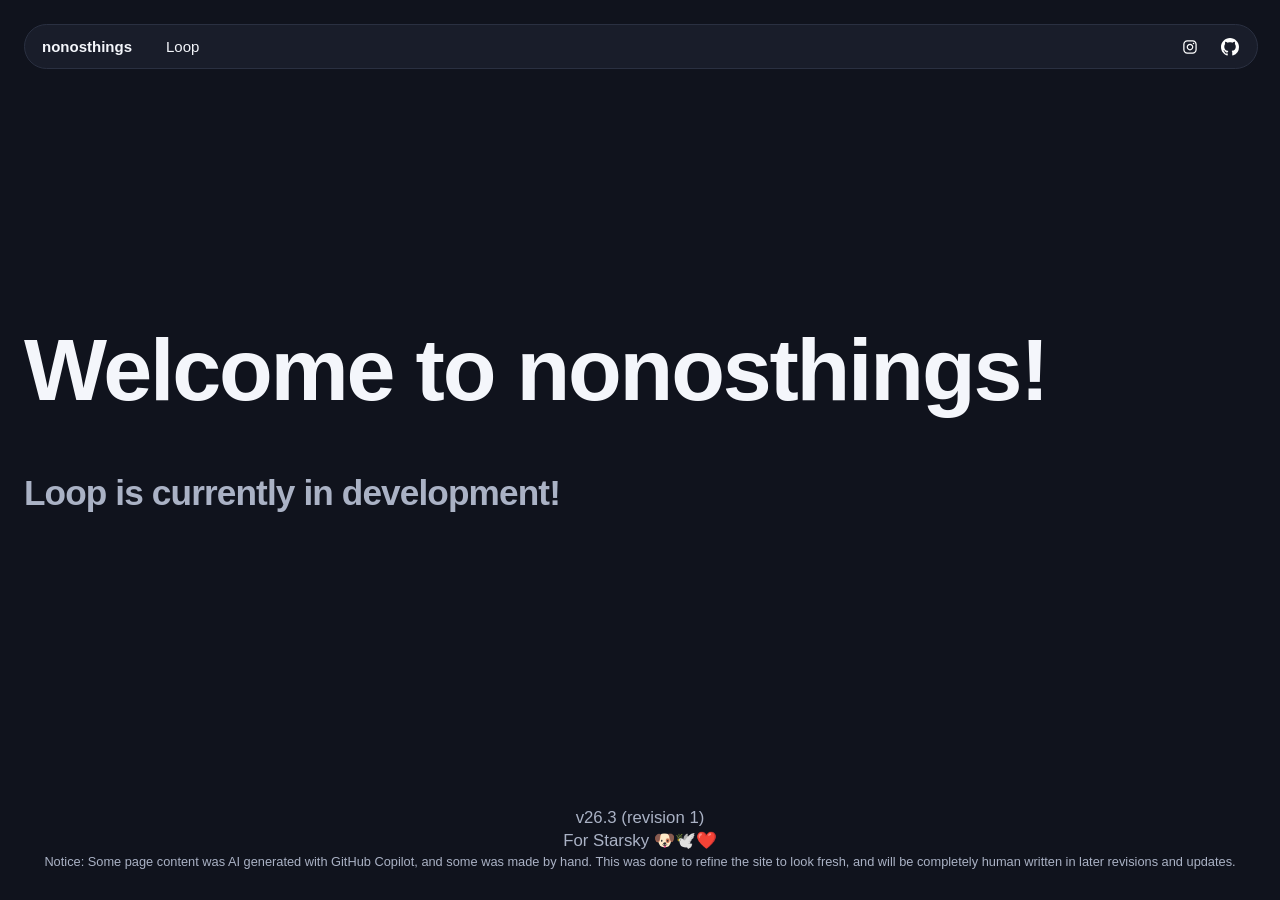
==== index.html @ 8841f94e "Revamp website layout and styles; remove Facebook icon, add Loop project page, and update CSS variab" ====
<!DOCTYPE html>
<html lang="en">

    <head>
        <meta charset="UTF-8">
        <meta name="viewport" content="width=device-width, initial-scale=1.0">
        <link rel="stylesheet" type="text/css" href="./style.css">
        <title>Home | nonosthings</title>
    </head>

    <body>
        <nav>
            <div class="navbar">
                <a href="https://nonosthings.tech">nonosthings</a>
                <a href="https://nonosthings.tech/projects/loop">Loop</a>
                <div class="socials">
                    <a href="https://instagram.com/nonosthings/">
                        <img src="./assets/instagram.svg" alt="Instagram">
                    </a>
                    <a href="https://github.com/nonosthings/">
                        <img src="./assets/github.svg" alt="GitHub">
                    </a>
                </div>
            </div>
        </nav>

        <main>
            <section class="hero">
                <h1 class="reveal">Welcome to nonosthings!</h1>
                <h2 class="reveal">Loop is currently in development!</h2>
            </section>
        </main>
        <footer>
          <p>v26.3 (revision 1)</p>
          <p>For Starsky 🐶🕊️❤️</p>
          <p style="font-size: 0.8rem;">Notice: Some page content was AI generated with GitHub Copilot, and some was made by hand. This was done to refine the site to look fresh, and will be completely human written in later revisions and updates.</p>
        </footer>
    </body>
</html>
---- style.css ----
:root {
  --background-color: #10131d;
  --surface-color: #191d2a;
  --text-color: #f4f6fb;
  --muted-text-color: #aab2c5;
  --accent-color: #a79fff;
  --border-color: #2a3041;
  --social-icon-size: 18px;
  --social-icon-filter: brightness(0) invert(1);
  --navbar-text-color: #f4f6fb;
  --content-max-width: 1300px;
}

body {
  background-color: var(--background-color);
  color: var(--text-color);
  font-family: "Roboto", sans-serif;
  margin: 0;
  padding: 24px;
  min-height: 100vh;
  display: flex;
  flex-direction: column;
  box-sizing: border-box;
}

@font-face {
  font-family: "Varela Round";
  src: url("./assets/fonts/VarelaRound.ttf") format("truetype");
  /* License details: licenses/varela-round.md */
}

.navbar {
  display: flex;
  align-items: center;
  overflow: hidden;
  background-color: var(--surface-color);
  border: 1px solid var(--border-color);
  border-radius: 100px;
}

.navbar a {
  color: var(--navbar-text-color);
  font-size: 15px;
  font-weight: 500;
  text-align: center;
  padding: 13px 17px;
  text-decoration: none;
  transition: color 180ms ease, background-color 180ms ease;
}

.navbar > a:first-child {
  font-weight: 700;
}

.socials {
  margin-left: auto;
  display: flex;
  align-items: center;
  gap: 6px;
  padding-right: 10px;
}

.socials a {
  float: none;
  padding: 8px;
  display: inline-flex;
  align-items: center;
  justify-content: center;
}

.socials img {
  width: var(--social-icon-size);
  height: var(--social-icon-size);
  display: block;
  filter: var(--social-icon-filter);
}

.navbar a:hover,
.navbar a:focus-visible {
  background-color: #252b3b;
  color: var(--accent-color);
  outline: none;
}

footer {
  width: 100%;
  text-align: center;
  font-size: 12px;
  line-height: 1.2;
  padding: 6px 10px;
  margin-top: auto;
  box-sizing: border-box;
  color: var(--muted-text-color);
}

footer p {
  margin: 0;
}

h1,
h2,
h3,
p {
  margin-block: 0.45em;
  line-height: 1.35;
}

h1,
h2,
h3 {
  letter-spacing: -0.025em;
}

h1 {
  font-size: clamp(2.5rem, 7vw, 5.5rem);
  line-height: 1;
  margin-top: clamp(3rem, 12vh, 8rem);
}

h2 {
  color: var(--muted-text-color);
  font-size: clamp(1.3rem, 3vw, 2.2rem);
  max-width: 780px;
}

h3 {
  font-size: clamp(1.15rem, 2vw, 1.6rem);
}

p {
  color: var(--muted-text-color);
  font-size: 1.05rem;
}

.navbar,
main,
footer {
  width: min(100%, var(--content-max-width));
  margin-inline: auto;
}

main {
  flex: 1;
  text-align: left;
}

.hero {
  min-height: 68vh;
  display: flex;
  flex-direction: column;
  justify-content: center;
}

.content-card {
  max-width: 760px;
  margin: 1.5rem 0;
  padding: clamp(1.5rem, 4vw, 3rem);
  background: var(--surface-color);
  border: 1px solid var(--border-color);
  border-radius: 28px;
}

.content-card:last-child {
  margin-bottom: 4rem;
}

.reveal {
  animation: move-up linear both;
  animation-timeline: view();
  animation-range: entry 0% cover 32%;
}

@keyframes move-up {
  from {
    opacity: 0;
    transform: translateY(48px);
  }
  to {
    opacity: 1;
    transform: translateY(0);
  }
}

@media (prefers-reduced-motion: reduce) {
  *,
  *::before,
  *::after {
    animation-duration: 0.01ms !important;
    animation-iteration-count: 1 !important;
    scroll-behavior: auto !important;
  }
}

@media (max-width: 560px) {
  body {
    padding: 14px;
  }

  .navbar a {
    padding-inline: 12px;
  }

  .socials {
    gap: 0;
    padding-right: 4px;
  }
}
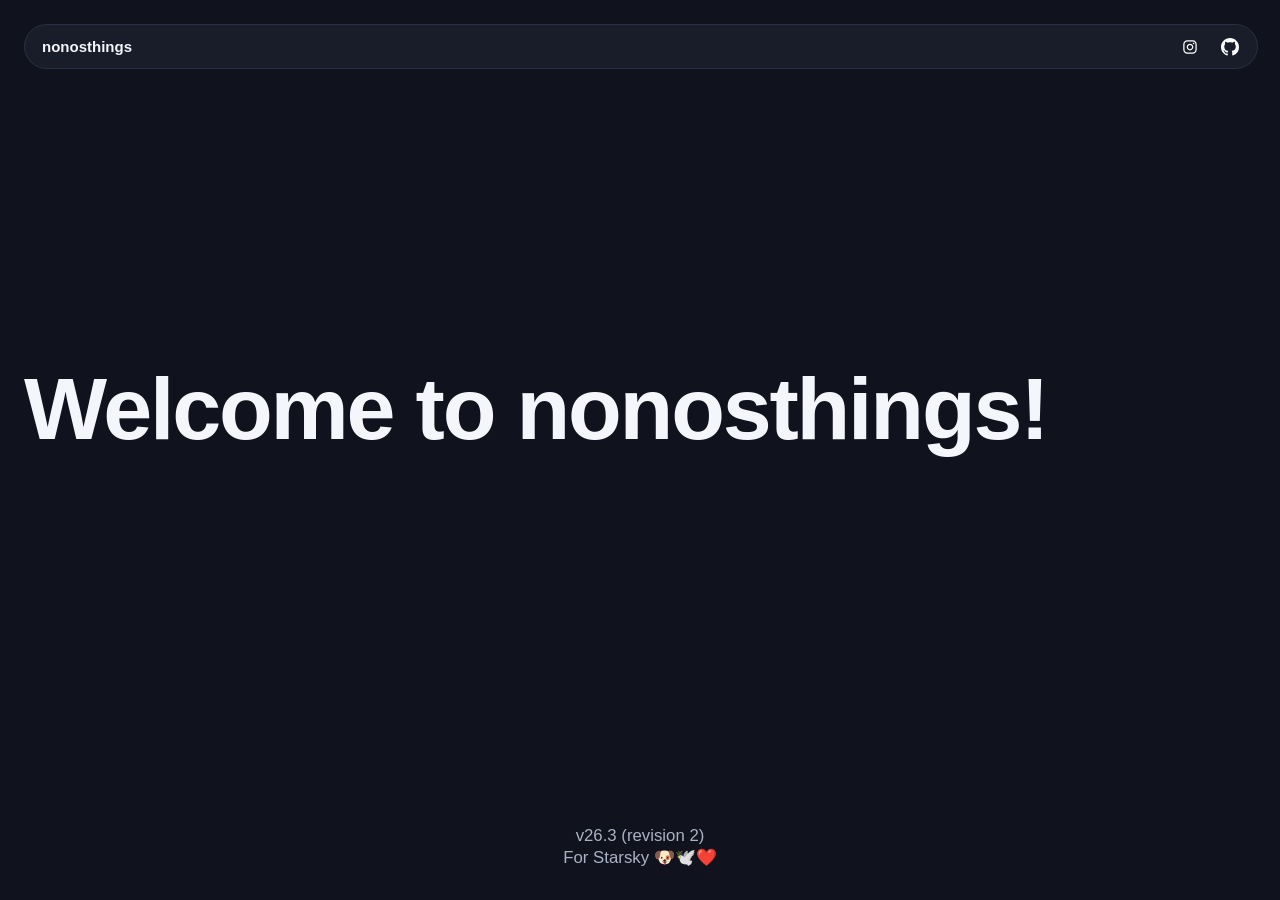
==== commit 5abf9bfc: "Remove help and Loop project pages; update index and footer content; enhance CSS for terms page styl" ====
--- a/index.html
+++ b/index.html
@@ -12,7 +12,7 @@
         <nav>
             <div class="navbar">
                 <a href="https://nonosthings.tech">nonosthings</a>
-                <a href="https://nonosthings.tech/projects/loop">Loop</a>
+               
                 <div class="socials">
                     <a href="https://instagram.com/nonosthings/">
                         <img src="./assets/instagram.svg" alt="Instagram">
@@ -27,13 +27,13 @@
         <main>
             <section class="hero">
                 <h1 class="reveal">Welcome to nonosthings!</h1>
-                <h2 class="reveal">Loop is currently in development!</h2>
+                
             </section>
         </main>
         <footer>
-          <p>v26.3 (revision 1)</p>
+          <p>v26.3 (revision 2)</p>
           <p>For Starsky 🐶🕊️❤️</p>
-          <p style="font-size: 0.8rem;">Notice: Some page content was AI generated with GitHub Copilot, and some was made by hand. This was done to refine the site to look fresh, and will be completely human written in later revisions and updates.</p>
+          
         </footer>
     </body>
 </html>
--- a/style.css
+++ b/style.css
@@ -164,6 +164,98 @@
   margin-bottom: 4rem;
 }
 
+.terms-page {
+  max-width: 960px;
+  padding-bottom: 4rem;
+}
+
+.terms-header {
+  max-width: 760px;
+  padding: clamp(3rem, 10vw, 7rem) 0 2.5rem;
+}
+
+.terms-header h1 {
+  margin: 0.2em 0;
+  font-size: clamp(2.8rem, 7vw, 5.5rem);
+}
+
+.eyebrow,
+.terms-meta {
+  color: var(--accent-color);
+  font-size: 0.85rem;
+  font-weight: 700;
+  letter-spacing: 0.08em;
+  text-transform: uppercase;
+}
+
+.terms-lede {
+  font-size: clamp(1.15rem, 2.2vw, 1.45rem);
+  max-width: 680px;
+}
+
+.terms-meta {
+  color: var(--muted-text-color);
+  font-size: 0.8rem;
+  letter-spacing: 0;
+  text-transform: none;
+}
+
+.terms-grid {
+  display: grid;
+  gap: 1rem;
+}
+
+.terms-card {
+  max-width: none;
+  margin: 0;
+  padding: clamp(1.35rem, 3vw, 2rem);
+}
+
+.terms-card h2,
+.terms-note h2 {
+  color: var(--text-color);
+  font-size: clamp(1.25rem, 2.5vw, 1.7rem);
+  margin-top: 0;
+}
+
+.terms-card h3 {
+  color: var(--text-color);
+  font-size: 1rem;
+}
+
+.terms-card p,
+.terms-card li,
+.terms-note p {
+  font-size: 1rem;
+  line-height: 1.65;
+}
+
+.terms-card ul {
+  color: var(--muted-text-color);
+  margin: 1rem 0;
+  padding-left: 1.35rem;
+}
+
+.terms-card li + li {
+  margin-top: 0.55rem;
+}
+
+.terms-card a {
+  color: var(--accent-color);
+}
+
+.terms-note {
+  margin-top: 1rem;
+  padding: clamp(1.35rem, 3vw, 2rem);
+  border: 1px solid var(--accent-color);
+  border-radius: 20px;
+  background: color-mix(in srgb, var(--accent-color) 8%, var(--surface-color));
+}
+
+.terms-note p {
+  margin-bottom: 0;
+}
+
 .reveal {
   animation: move-up linear both;
   animation-timeline: view();
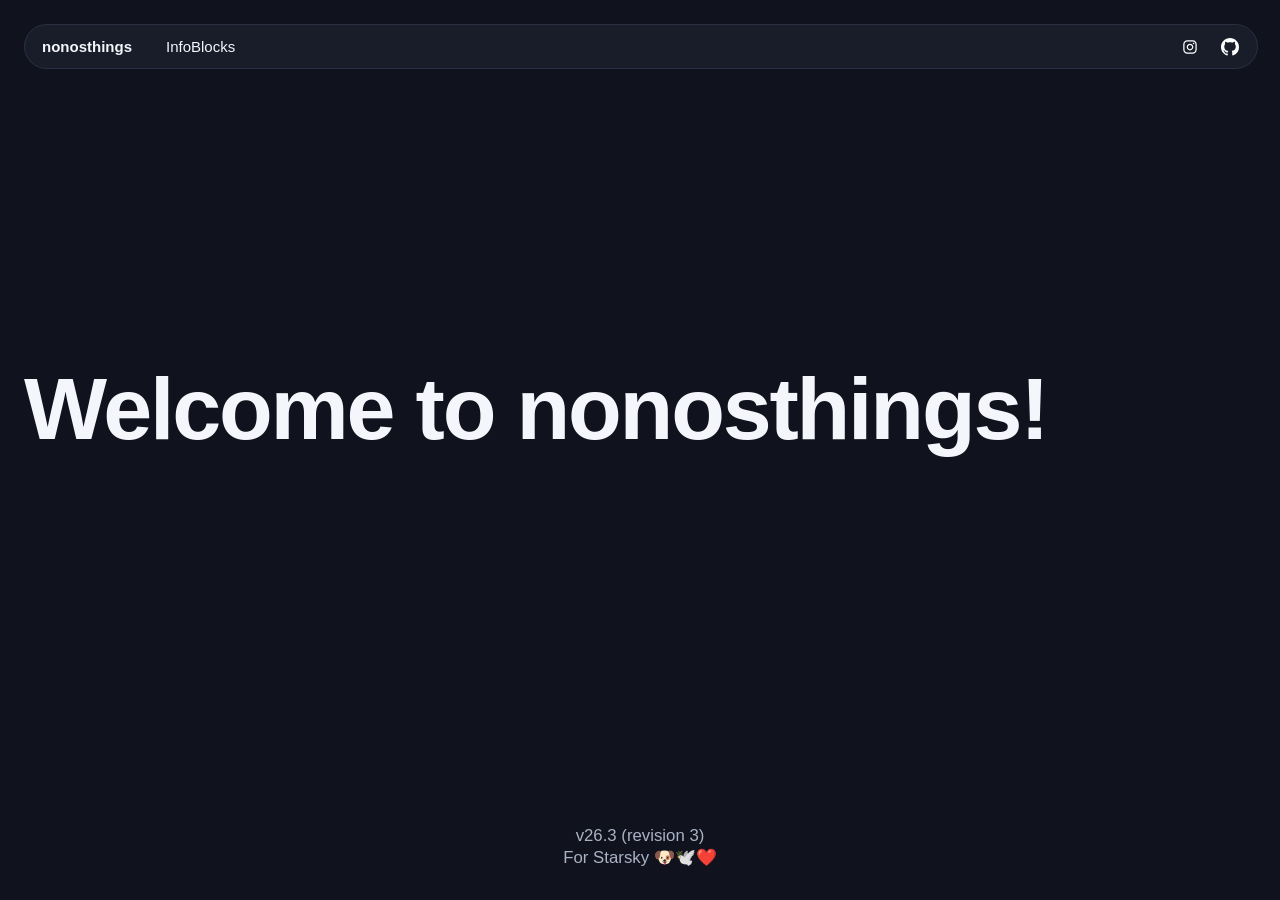
==== commit dc649a99: "cooked some garbageeeeeee" ====
--- a/index.html
+++ b/index.html
@@ -12,6 +12,8 @@
         <nav>
             <div class="navbar">
                 <a href="https://nonosthings.tech">nonosthings</a>
+                <a href="https://nonosthings.tech/projects/infoblocks">InfoBlocks</a>
+                
                
                 <div class="socials">
                     <a href="https://instagram.com/nonosthings/">
@@ -20,6 +22,7 @@
                     <a href="https://github.com/nonosthings/">
                         <img src="./assets/github.svg" alt="GitHub">
                     </a>
+                    
                 </div>
             </div>
         </nav>
@@ -31,7 +34,7 @@
             </section>
         </main>
         <footer>
-          <p>v26.3 (revision 2)</p>
+          <p>v26.3 (revision 3)</p>
           <p>For Starsky 🐶🕊️❤️</p>
           
         </footer>
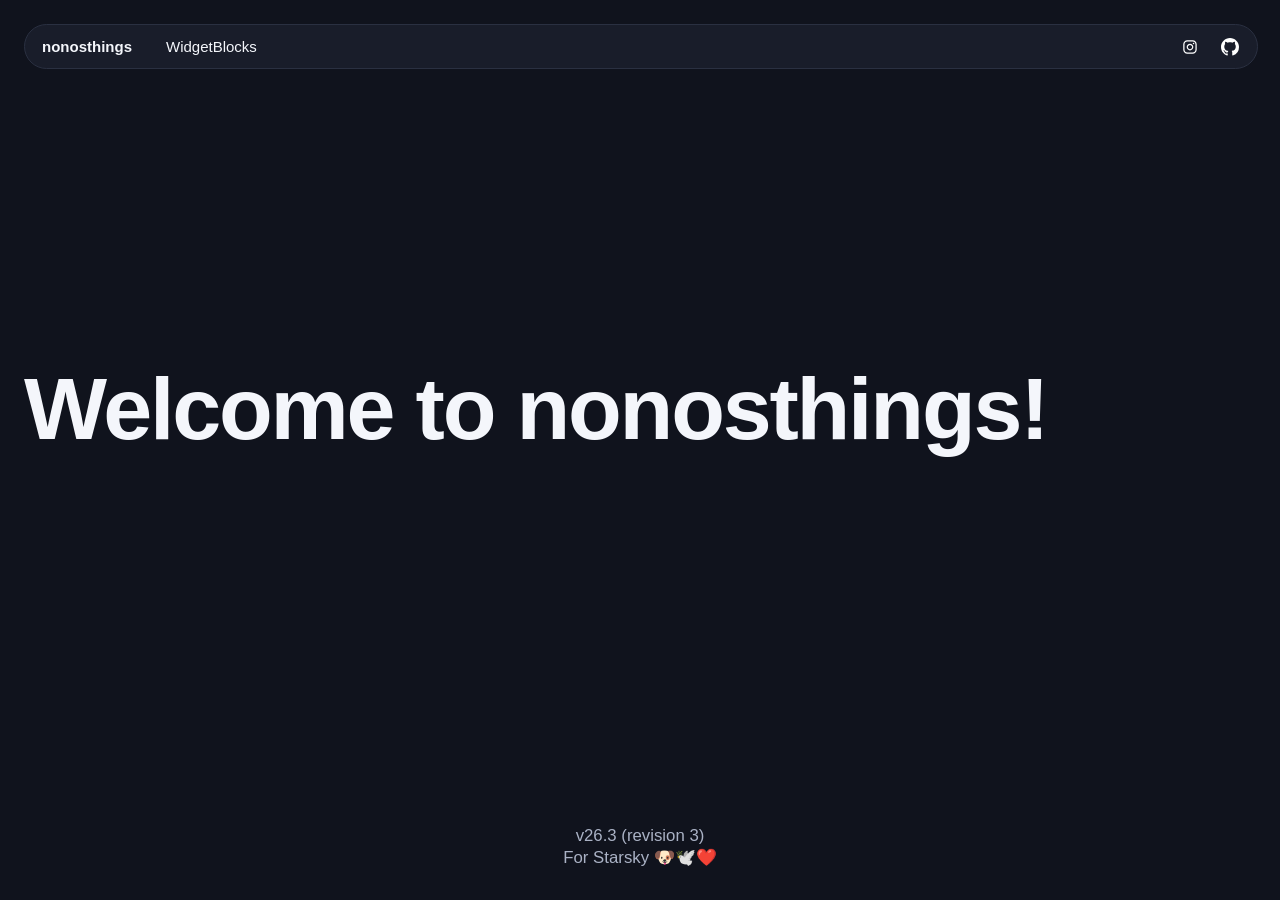
==== commit 2e5024c3: "Add WidgetBlocks project files including main page, privacy policy, and styles - Created index.html " ====
--- a/index.html
+++ b/index.html
@@ -12,7 +12,7 @@
         <nav>
             <div class="navbar">
                 <a href="https://nonosthings.tech">nonosthings</a>
-                <a href="https://nonosthings.tech/projects/infoblocks">InfoBlocks</a>
+                <a href="https://nonosthings.tech/projects/widgetblocks">WidgetBlocks</a>
                 
                
                 <div class="socials">
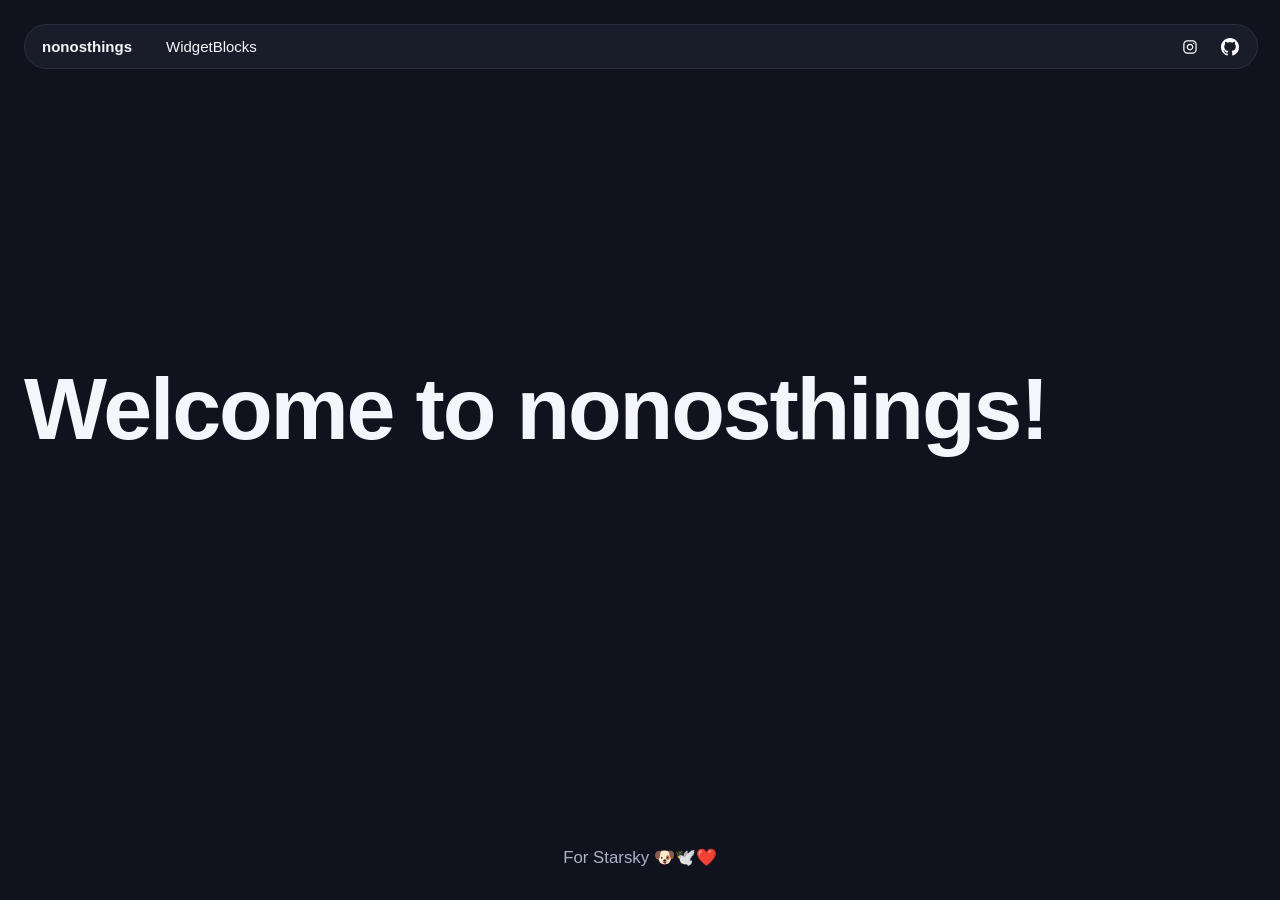
==== commit 46521c62: "removed testflight and macos installer" ====
--- a/index.html
+++ b/index.html
@@ -34,7 +34,7 @@
             </section>
         </main>
         <footer>
-          <p>v26.3 (revision 3)</p>
+          
           <p>For Starsky 🐶🕊️❤️</p>
           
         </footer>
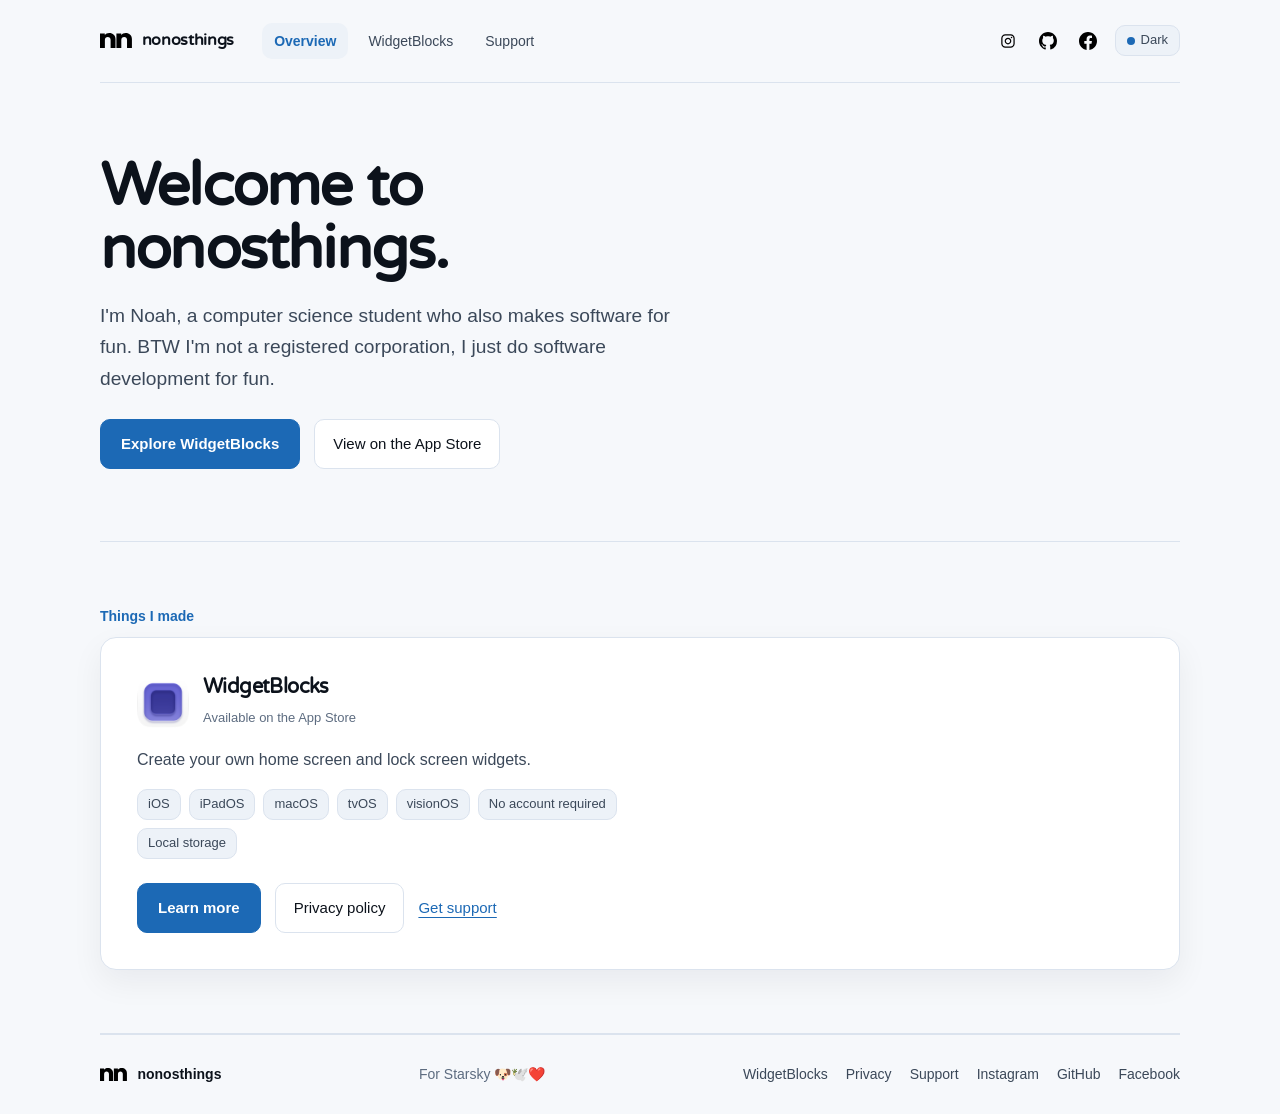
==== commit 1ec13b22: "feat: overhaul styles for modern minimal theme, add dark/light mode support, and enhance accessibili" ====
--- a/index.html
+++ b/index.html
@@ -1,42 +1,106 @@
 <!DOCTYPE html>
 <html lang="en">
+<head>
+    <meta charset="UTF-8">
+    <meta name="viewport" content="width=device-width, initial-scale=1.0">
+    <meta name="description" content="nonosthings is the independent software studio of Noah Novak, building focused, private apps like WidgetBlocks for Apple platforms.">
+    <meta name="theme-color" content="#f6f8fb">
+    <link rel="canonical" href="https://nonosthings.tech/">
+    <link rel="icon" type="image/svg+xml" href="./assets/nn-logo.svg">
+    <link rel="stylesheet" type="text/css" href="./style.css">
+    <script src="./assets/theme.js"></script>
+    <title>nonosthings | Independent software by Noah Novak</title>
+</head>
+<body>
+    <a class="skip-link" href="#main">Skip to content</a>
 
-    <head>
-        <meta charset="UTF-8">
-        <meta name="viewport" content="width=device-width, initial-scale=1.0">
-        <link rel="stylesheet" type="text/css" href="./style.css">
-        <title>Home | nonosthings</title>
-    </head>
+    <nav aria-label="Main navigation">
+        <div class="navbar">
+            <div class="nav-primary">
+                <a class="brand-link" href="./">
+                    <img class="brand-logo" src="./assets/nn-logo.svg" alt="nn" width="30" height="14">
+                    <span>nonosthings</span>
+                </a>
+                <a class="nav-link" href="./" aria-current="page">Overview</a>
+                <a class="nav-link" href="./projects/widgetblocks/">WidgetBlocks</a>
+                <a class="nav-link" href="./projects/widgetblocks/help/">Support</a>
+            </div>
 
-    <body>
-        <nav>
-            <div class="navbar">
-                <a href="https://nonosthings.tech">nonosthings</a>
-                <a href="https://nonosthings.tech/projects/widgetblocks">WidgetBlocks</a>
-                
-               
-                <div class="socials">
-                    <a href="https://instagram.com/nonosthings/">
-                        <img src="./assets/instagram.svg" alt="Instagram">
-                    </a>
-                    <a href="https://github.com/nonosthings/">
-                        <img src="./assets/github.svg" alt="GitHub">
-                    </a>
-                    
+            <div class="socials">
+                <a class="social-icon-link" href="https://instagram.com/nonosthings/" aria-label="nonosthings on Instagram">
+                    <img src="./assets/instagram.svg" alt="Instagram" width="18" height="18">
+                </a>
+                <a class="social-icon-link" href="https://github.com/nonosthings/" aria-label="nonosthings on GitHub">
+                    <img src="./assets/github.svg" alt="GitHub" width="18" height="18">
+                </a>
+                <a class="social-icon-link" data-fb-link href="#facebook" aria-label="Noah on Facebook">
+                    <img src="./assets/facebook.svg" alt="Facebook" width="18" height="18">
+                </a>
+                <button type="button" class="theme-toggle" data-theme-toggle aria-label="Switch color theme">
+                    <span class="theme-toggle-indicator" aria-hidden="true"></span>
+                    <span data-theme-label>Theme</span>
+                </button>
+            </div>
+        </div>
+    </nav>
+
+    <main id="main">
+        <section class="studio-hero" aria-labelledby="studio-title">
+            <div>
+                <h1 id="studio-title">Welcome to nonosthings.</h1>
+                <p class="studio-lede">I'm Noah, a computer science student who also makes software for fun. BTW I'm not a registered corporation, I just do software development for fun.</p>
+                <div class="button-row">
+                    <a class="btn-primary" href="./projects/widgetblocks/">Explore WidgetBlocks</a>
+                    <a class="btn-secondary" href="https://apps.apple.com/us/app/widgetblocks/id6819093974">View on the App Store</a>
                 </div>
             </div>
-        </nav>
+        </section>
 
-        <main>
-            <section class="hero">
-                <h1 class="reveal">Welcome to nonosthings!</h1>
-                
-            </section>
-        </main>
-        <footer>
-          
-          <p>For Starsky 🐶🕊️❤️</p>
-          
-        </footer>
-    </body>
-</html>+        <section class="studio-section" aria-labelledby="projects-title">
+            <span class="section-label">Things I made</span>
+
+            <div class="project-showcase">
+                <div>
+                    <div class="project-header">
+                        <img src="./projects/widgetblocks/icon.png" alt="WidgetBlocks icon" width="52" height="52">
+                        <div class="project-title-group">
+                            <h3>WidgetBlocks</h3>
+                            <span>Available on the App Store</span>
+                        </div>
+                    </div>
+                    <p>Create your own home screen and lock screen widgets.</p>
+                    <ul class="project-specs" aria-label="Supported platforms and capabilities">
+                        <li>iOS</li>
+                        <li>iPadOS</li>
+                        <li>macOS</li>
+                        <li>tvOS</li>
+                        <li>visionOS</li>
+                        <li>No account required</li>
+                        <li>Local storage</li>
+                    </ul>
+                    <div class="button-row">
+                        <a class="btn-primary" href="./projects/widgetblocks/">Learn more</a>
+                        <a class="btn-secondary" href="./projects/widgetblocks/privacy/">Privacy policy</a>
+                        <a class="text-link" href="./projects/widgetblocks/help/">Get support</a>
+                    </div>
+                </div>
+        </section>
+    </main>
+
+    <footer>
+        <a class="footer-brand" href="./">
+            <img src="./assets/nn-logo.svg" alt="nn" width="26" height="12">
+            <span>nonosthings</span>
+        </a>
+        <p class="footer-tribute">For Starsky 🐶🕊️❤️</p>
+        <div class="footer-links">
+            <a href="./projects/widgetblocks/">WidgetBlocks</a>
+            <a href="./projects/widgetblocks/privacy/">Privacy</a>
+            <a href="./projects/widgetblocks/help/">Support</a>
+            <a href="https://instagram.com/nonosthings/">Instagram</a>
+            <a href="https://github.com/nonosthings/">GitHub</a>
+            <a data-fb-link href="#facebook">Facebook</a>
+        </div>
+    </footer>
+</body>
+</html>
--- a/style.css
+++ b/style.css
@@ -1,55 +1,237 @@
-:root {
-  --background-color: #10131d;
-  --surface-color: #191d2a;
-  --text-color: #f4f6fb;
-  --muted-text-color: #aab2c5;
-  --accent-color: #a79fff;
-  --border-color: #2a3041;
-  --social-icon-size: 18px;
-  --social-icon-filter: brightness(0) invert(1);
-  --navbar-text-color: #f4f6fb;
-  --content-max-width: 1300px;
-}
-
-body {
-  background-color: var(--background-color);
-  color: var(--text-color);
-  font-family: "Roboto", sans-serif;
-  margin: 0;
-  padding: 24px;
-  min-height: 100vh;
-  display: flex;
-  flex-direction: column;
-  box-sizing: border-box;
-}
+/* hallmark: v2.0.0 | scope: page | genre: modern-minimal | theme: cobalt-paper (custom) | shape: workbench | hero: stage | signature: live-widget-workbench | deal: manual */
+/* critique: replaced floating pill navbar, purple accent, tracked uppercase eyebrows, and sparse placeholder layout with an editorial workbench grid, ocean-to-sky blue tokens from nnlogo.png, and an adaptive black/white nn mark. */
+/* waive: none */
 
 @font-face {
   font-family: "Varela Round";
   src: url("./assets/fonts/VarelaRound.ttf") format("truetype");
-  /* License details: licenses/varela-round.md */
+}
+
+:root,
+:root[data-theme="light"] {
+  --font-sans: -apple-system, BlinkMacSystemFont, "SF Pro Text", "Segoe UI", Roboto, sans-serif;
+  --font-display: -apple-system, BlinkMacSystemFont, "SF Pro Display", "Varela Round", sans-serif;
+  --background-color: #f6f8fb;
+  --surface-color: #ffffff;
+  --surface-subtle: #edf2f8;
+  --surface-hover: #e3ecf7;
+  --text-color: #0c121b;
+  --secondary-text-color: #3b4859;
+  --muted-text-color: #5d6c80;
+  --accent-color: #1c69b5;
+  --accent-strong: #145291;
+  --accent-bright: #2563eb;
+  --accent-sky: #4ca8ff;
+  --accent-soft: rgba(28, 105, 181, 0.09);
+  --accent-border: rgba(28, 105, 181, 0.28);
+  --button-text-color: #ffffff;
+  --border-color: #dbe3ee;
+  --border-strong: #c2cfe0;
+  --shadow-soft: 0 12px 32px rgba(12, 18, 27, 0.06);
+  --icon-filter: none;
+  --widget-time-bg: #1c69b5;
+  --widget-time-fg: #ffffff;
+  --widget-note-bg: #e7f1fb;
+  --widget-note-fg: #0f2947;
+  --widget-agenda-bg: #f1f6fc;
+  --widget-agenda-fg: #10243d;
+  --widget-agenda-rule: rgba(28, 105, 181, 0.22);
+  --content-max-width: 1080px;
+  --grid-gap: 28px;
+  --radius-outer: 16px;
+  --radius-inner: 10px;
+  --radius-pill: 999px;
+  --social-icon-size: 18px;
+  color-scheme: light;
+}
+
+@media (prefers-color-scheme: dark) {
+  :root:not([data-theme="light"]) {
+    --background-color: #0b1017;
+    --surface-color: #121924;
+    --surface-subtle: #172130;
+    --surface-hover: #1e2b3e;
+    --text-color: #f1f5f9;
+    --secondary-text-color: #b0bfd4;
+    --muted-text-color: #7c8ea6;
+    --accent-color: #4ca8ff;
+    --accent-strong: #75bdff;
+    --accent-bright: #1c69b5;
+    --accent-sky: #4ca8ff;
+    --accent-soft: rgba(76, 168, 255, 0.12);
+    --accent-border: rgba(76, 168, 255, 0.32);
+    --button-text-color: #08101a;
+    --border-color: #1f2a3a;
+    --border-strong: #2d3d54;
+    --shadow-soft: 0 16px 40px rgba(0, 0, 0, 0.35);
+    --icon-filter: brightness(0) invert(1);
+    --widget-time-bg: #1c69b5;
+    --widget-time-fg: #f4f8fc;
+    --widget-note-bg: #17263b;
+    --widget-note-fg: #dcebfb;
+    --widget-agenda-bg: #152030;
+    --widget-agenda-fg: #e6effa;
+    --widget-agenda-rule: rgba(76, 168, 255, 0.28);
+    color-scheme: dark;
+  }
+}
+
+:root[data-theme="dark"] {
+  --background-color: #0b1017;
+  --surface-color: #121924;
+  --surface-subtle: #172130;
+  --surface-hover: #1e2b3e;
+  --text-color: #f1f5f9;
+  --secondary-text-color: #b0bfd4;
+  --muted-text-color: #7c8ea6;
+  --accent-color: #4ca8ff;
+  --accent-strong: #75bdff;
+  --accent-bright: #1c69b5;
+  --accent-sky: #4ca8ff;
+  --accent-soft: rgba(76, 168, 255, 0.12);
+  --accent-border: rgba(76, 168, 255, 0.32);
+  --button-text-color: #08101a;
+  --border-color: #1f2a3a;
+  --border-strong: #2d3d54;
+  --shadow-soft: 0 16px 40px rgba(0, 0, 0, 0.35);
+  --icon-filter: brightness(0) invert(1);
+  --widget-time-bg: #1c69b5;
+  --widget-time-fg: #f4f8fc;
+  --widget-note-bg: #17263b;
+  --widget-note-fg: #dcebfb;
+  --widget-agenda-bg: #152030;
+  --widget-agenda-fg: #e6effa;
+  --widget-agenda-rule: rgba(76, 168, 255, 0.28);
+  color-scheme: dark;
+}
+
+*,
+*::before,
+*::after {
+  box-sizing: border-box;
+}
+
+html,
+body {
+  overflow-x: clip;
+  margin: 0;
+  padding: 0;
+}
+
+body {
+  background-color: var(--background-color);
+  color: var(--text-color);
+  font-family: var(--font-sans);
+  font-size: 16px;
+  line-height: 1.6;
+  min-height: 100vh;
+  display: flex;
+  flex-direction: column;
+  padding-inline: clamp(16px, 4vw, 40px);
+  -webkit-font-smoothing: antialiased;
+}
+
+a,
+button,
+summary {
+  color: inherit;
+  font-family: inherit;
+}
+
+a:focus-visible,
+button:focus-visible,
+summary:focus-visible {
+  outline: 2px solid var(--accent-color);
+  outline-offset: 3px;
+  border-radius: var(--radius-inner);
+  transition: none;
+}
+
+.skip-link {
+  position: fixed;
+  top: 12px;
+  left: 16px;
+  padding: 10px 16px;
+  background-color: var(--surface-color);
+  color: var(--text-color);
+  border: 1px solid var(--accent-color);
+  border-radius: var(--radius-inner);
+  text-decoration: none;
+  font-weight: 600;
+  z-index: 50;
+  transform: translateY(-160%);
+  transition: transform 150ms ease;
+}
+
+.skip-link:focus,
+.skip-link:focus-visible {
+  transform: translateY(0);
+}
+
+/* Header & Navigation */
+header.site-header,
+nav {
+  width: min(100%, var(--content-max-width));
+  margin-inline: auto;
 }
 
 .navbar {
   display: flex;
   align-items: center;
-  overflow: hidden;
-  background-color: var(--surface-color);
-  border: 1px solid var(--border-color);
-  border-radius: 100px;
-}
-
-.navbar a {
-  color: var(--navbar-text-color);
-  font-size: 15px;
+  justify-content: space-between;
+  gap: 16px;
+  padding-block: 20px;
+  border-bottom: 1px solid var(--border-color);
+}
+
+.nav-primary {
+  display: flex;
+  align-items: center;
+  gap: 8px;
+  flex-wrap: wrap;
+}
+
+.brand-link {
+  display: inline-flex;
+  align-items: center;
+  gap: 10px;
+  padding: 8px 12px 8px 0;
+  margin-right: 8px;
+  font-family: var(--font-display);
+  font-size: 16px;
+  font-weight: 650;
+  letter-spacing: -0.02em;
+  text-decoration: none;
+  color: var(--text-color);
+}
+
+.brand-logo {
+  height: 15px;
+  width: auto;
+  display: block;
+  filter: var(--icon-filter);
+  flex-shrink: 0;
+}
+
+.navbar a.nav-link {
+  color: var(--secondary-text-color);
+  font-size: 14px;
   font-weight: 500;
-  text-align: center;
-  padding: 13px 17px;
+  padding: 7px 12px;
+  border-radius: var(--radius-inner);
   text-decoration: none;
-  transition: color 180ms ease, background-color 180ms ease;
-}
-
-.navbar > a:first-child {
-  font-weight: 700;
+  transition: color 150ms ease, background-color 150ms ease;
+}
+
+.navbar a.nav-link:hover,
+.navbar a.nav-link[aria-current="page"] {
+  color: var(--text-color);
+  background-color: var(--surface-subtle);
+}
+
+.navbar a.nav-link[aria-current="page"] {
+  color: var(--accent-color);
+  font-weight: 600;
 }
 
 .socials {
@@ -57,82 +239,63 @@
   display: flex;
   align-items: center;
   gap: 6px;
-  padding-right: 10px;
-}
-
-.socials a {
-  float: none;
-  padding: 8px;
+}
+
+.socials a.social-icon-link {
+  width: 34px;
+  height: 34px;
+  border-radius: var(--radius-inner);
   display: inline-flex;
   align-items: center;
   justify-content: center;
+  text-decoration: none;
+  transition: background-color 150ms ease;
+}
+
+.socials a.social-icon-link:hover {
+  background-color: var(--surface-subtle);
 }
 
 .socials img {
   width: var(--social-icon-size);
   height: var(--social-icon-size);
   display: block;
-  filter: var(--social-icon-filter);
-}
-
-.navbar a:hover,
-.navbar a:focus-visible {
-  background-color: #252b3b;
-  color: var(--accent-color);
-  outline: none;
-}
-
-footer {
-  width: 100%;
-  text-align: center;
-  font-size: 12px;
-  line-height: 1.2;
-  padding: 6px 10px;
-  margin-top: auto;
-  box-sizing: border-box;
-  color: var(--muted-text-color);
-}
-
-footer p {
-  margin: 0;
-}
-
-h1,
-h2,
-h3,
-p {
-  margin-block: 0.45em;
-  line-height: 1.35;
-}
-
-h1,
-h2,
-h3 {
-  letter-spacing: -0.025em;
-}
-
-h1 {
-  font-size: clamp(2.5rem, 7vw, 5.5rem);
-  line-height: 1;
-  margin-top: clamp(3rem, 12vh, 8rem);
-}
-
-h2 {
-  color: var(--muted-text-color);
-  font-size: clamp(1.3rem, 3vw, 2.2rem);
-  max-width: 780px;
-}
-
-h3 {
-  font-size: clamp(1.15rem, 2vw, 1.6rem);
-}
-
-p {
-  color: var(--muted-text-color);
-  font-size: 1.05rem;
-}
-
-.navbar,
+  filter: var(--icon-filter);
+}
+
+.theme-toggle {
+  appearance: none;
+  background-color: var(--surface-subtle);
+  color: var(--secondary-text-color);
+  border: 1px solid var(--border-color);
+  border-radius: var(--radius-inner);
+  padding: 6px 11px;
+  font-size: 13px;
+  font-weight: 500;
+  line-height: 1.3;
+  cursor: pointer;
+  display: inline-flex;
+  align-items: center;
+  gap: 6px;
+  margin-left: 4px;
+  transition: color 150ms ease, background-color 150ms ease, border-color 150ms ease;
+}
+
+.theme-toggle:hover {
+  color: var(--text-color);
+  background-color: var(--surface-hover);
+  border-color: var(--border-strong);
+}
+
+.theme-toggle-indicator {
+  width: 8px;
+  height: 8px;
+  border-radius: var(--radius-pill);
+  background-color: var(--accent-color);
+  display: inline-block;
+}
+
+/* Main Layout & Typography */
 main,
 footer {
   width: min(100%, var(--content-max-width));
@@ -144,133 +307,360 @@
   text-align: left;
 }
 
-.hero {
-  min-height: 68vh;
-  display: flex;
-  flex-direction: column;
-  justify-content: center;
-}
-
-.content-card {
-  max-width: 760px;
-  margin: 1.5rem 0;
-  padding: clamp(1.5rem, 4vw, 3rem);
-  background: var(--surface-color);
-  border: 1px solid var(--border-color);
-  border-radius: 28px;
-}
-
-.content-card:last-child {
-  margin-bottom: 4rem;
-}
-
-.terms-page {
-  max-width: 960px;
-  padding-bottom: 4rem;
-}
-
-.terms-header {
-  max-width: 760px;
-  padding: clamp(3rem, 10vw, 7rem) 0 2.5rem;
-}
-
-.terms-header h1 {
-  margin: 0.2em 0;
-  font-size: clamp(2.8rem, 7vw, 5.5rem);
-}
-
-.eyebrow,
-.terms-meta {
-  color: var(--accent-color);
-  font-size: 0.85rem;
-  font-weight: 700;
-  letter-spacing: 0.08em;
-  text-transform: uppercase;
-}
-
-.terms-lede {
-  font-size: clamp(1.15rem, 2.2vw, 1.45rem);
-  max-width: 680px;
-}
-
-.terms-meta {
-  color: var(--muted-text-color);
-  font-size: 0.8rem;
+h1,
+h2,
+h3 {
+  font-family: var(--font-display);
+  color: var(--text-color);
+  font-weight: 650;
+  letter-spacing: -0.03em;
+  overflow-wrap: break-word;
+  min-width: 0;
+  margin-top: 0;
+}
+
+h1 {
+  font-size: clamp(2.25rem, 5vw, 3.75rem);
+  line-height: 1.06;
+  margin-bottom: 18px;
+}
+
+h2 {
+  font-size: clamp(1.5rem, 3vw, 2.15rem);
+  line-height: 1.15;
+  margin-bottom: 14px;
+}
+
+h3 {
+  font-size: clamp(1.05rem, 1.8vw, 1.25rem);
+  line-height: 1.3;
+  margin-bottom: 8px;
+}
+
+p {
+  color: var(--secondary-text-color);
+  font-size: 1rem;
+  line-height: 1.65;
+  margin-top: 0;
+  margin-bottom: 1rem;
+}
+
+.section-label {
+  display: block;
+  font-family: var(--font-sans);
+  font-size: 0.875rem;
+  font-weight: 600;
   letter-spacing: 0;
   text-transform: none;
-}
-
-.terms-grid {
+  color: var(--accent-color);
+  margin-bottom: 10px;
+}
+
+/* Buttons & Links */
+.button-row {
+  display: flex;
+  flex-wrap: wrap;
+  align-items: center;
+  gap: 14px;
+  margin-top: 24px;
+}
+
+.ib-button,
+.btn-primary {
+  display: inline-flex;
+  align-items: center;
+  justify-content: center;
+  padding: 12px 20px;
+  border-radius: var(--radius-inner);
+  background-color: var(--accent-color);
+  color: var(--button-text-color);
+  text-decoration: none;
+  font-size: 0.9375rem;
+  font-weight: 600;
+  border: 1px solid var(--accent-color);
+  transition: background-color 150ms ease, border-color 150ms ease, color 150ms ease;
+}
+
+.ib-button:hover,
+.btn-primary:hover {
+  background-color: var(--accent-strong);
+  border-color: var(--accent-strong);
+  color: var(--button-text-color);
+}
+
+.btn-secondary {
+  display: inline-flex;
+  align-items: center;
+  justify-content: center;
+  padding: 12px 18px;
+  border-radius: var(--radius-inner);
+  background-color: var(--surface-color);
+  color: var(--text-color);
+  border: 1px solid var(--border-color);
+  text-decoration: none;
+  font-size: 0.9375rem;
+  font-weight: 500;
+  transition: background-color 150ms ease, border-color 150ms ease, color 150ms ease;
+}
+
+.btn-secondary:hover {
+  background-color: var(--surface-subtle);
+  border-color: var(--border-strong);
+}
+
+.text-link {
+  color: var(--accent-color);
+  font-size: 0.9375rem;
+  font-weight: 500;
+  text-decoration: underline;
+  text-underline-offset: 4px;
+  transition: color 150ms ease;
+}
+
+.text-link:hover {
+  color: var(--accent-strong);
+}
+
+/* Homepage Studio Workbench */
+.studio-hero {
   display: grid;
-  gap: 1rem;
-}
-
-.terms-card {
-  max-width: none;
+  grid-template-columns: minmax(0, 1.15fr) minmax(0, 0.85fr);
+  gap: var(--grid-gap);
+  align-items: start;
+  padding-block: clamp(44px, 8vh, 84px);
+  border-bottom: 1px solid var(--border-color);
+}
+
+.studio-mark-badge {
+  display: inline-flex;
+  align-items: center;
+  gap: 10px;
+  padding: 6px 12px;
+  background-color: var(--accent-soft);
+  border: 1px solid var(--accent-border);
+  border-radius: var(--radius-pill);
+  font-size: 0.8125rem;
+  font-weight: 500;
+  color: var(--text-color);
+  margin-bottom: 20px;
+}
+
+.studio-mark-badge img {
+  height: 11px;
+  width: auto;
+  filter: var(--icon-filter);
+}
+
+.studio-lede {
+  font-size: clamp(1.05rem, 1.6vw, 1.2rem);
+  color: var(--secondary-text-color);
+  max-width: 58ch;
+  margin-bottom: 0;
+}
+
+.studio-summary-panel {
+  background-color: var(--surface-color);
+  border: 1px solid var(--border-color);
+  border-radius: var(--radius-outer);
+  padding: 24px;
+  box-shadow: var(--shadow-soft);
+}
+
+.studio-summary-header {
+  display: flex;
+  align-items: center;
+  justify-content: space-between;
+  padding-bottom: 16px;
+  margin-bottom: 16px;
+  border-bottom: 1px solid var(--border-color);
+}
+
+.studio-summary-title {
+  font-size: 0.9375rem;
+  font-weight: 600;
+  color: var(--text-color);
+}
+
+.studio-summary-tag {
+  font-size: 0.8125rem;
+  color: var(--accent-color);
+  background-color: var(--accent-soft);
+  padding: 3px 10px;
+  border-radius: var(--radius-pill);
+  font-weight: 500;
+}
+
+.studio-meta-list {
+  display: grid;
+  gap: 12px;
   margin: 0;
-  padding: clamp(1.35rem, 3vw, 2rem);
-}
-
-.terms-card h2,
-.terms-note h2 {
-  color: var(--text-color);
-  font-size: clamp(1.25rem, 2.5vw, 1.7rem);
-  margin-top: 0;
-}
-
-.terms-card h3 {
-  color: var(--text-color);
-  font-size: 1rem;
-}
-
-.terms-card p,
-.terms-card li,
-.terms-note p {
-  font-size: 1rem;
-  line-height: 1.65;
-}
-
-.terms-card ul {
+}
+
+.studio-meta-row {
+  display: flex;
+  justify-content: space-between;
+  gap: 16px;
+  font-size: 0.875rem;
+  padding-bottom: 12px;
+  border-bottom: 1px solid var(--border-color);
+}
+
+.studio-meta-row:last-child {
+  padding-bottom: 0;
+  border-bottom: 0;
+}
+
+.studio-meta-row dt {
   color: var(--muted-text-color);
-  margin: 1rem 0;
-  padding-left: 1.35rem;
-}
-
-.terms-card li + li {
-  margin-top: 0.55rem;
-}
-
-.terms-card a {
+  font-weight: 500;
+}
+
+.studio-meta-row dd {
+  margin: 0;
+  color: var(--text-color);
+  font-weight: 500;
+  text-align: right;
+}
+
+/* Featured Project Row */
+.studio-section {
+  padding-block: clamp(40px, 7vh, 72px);
+  border-bottom: 1px solid var(--border-color);
+}
+
+.project-showcase {
+  display: grid;
+  grid-template-columns: minmax(0, 1fr) minmax(0, 1fr);
+  gap: var(--grid-gap);
+  align-items: center;
+  background-color: var(--surface-color);
+  border: 1px solid var(--border-color);
+  border-radius: var(--radius-outer);
+  padding: clamp(22px, 3.5vw, 36px);
+  box-shadow: var(--shadow-soft);
+}
+
+.project-header {
+  display: flex;
+  align-items: center;
+  gap: 14px;
+  margin-bottom: 18px;
+}
+
+.project-header img {
+  width: 52px;
+  height: 52px;
+  border-radius: var(--radius-inner);
+  display: block;
+}
+
+.project-title-group span {
+  display: block;
+  font-size: 0.8125rem;
+  color: var(--muted-text-color);
+}
+
+.project-specs {
+  display: flex;
+  flex-wrap: wrap;
+  gap: 8px;
+  margin-block: 16px 20px;
+  padding: 0;
+  list-style: none;
+}
+
+.project-specs li {
+  font-size: 0.8125rem;
+  color: var(--secondary-text-color);
+  background-color: var(--surface-subtle);
+  border: 1px solid var(--border-color);
+  border-radius: var(--radius-inner);
+  padding: 4px 10px;
+}
+
+/* Principles Grid */
+.principles-grid {
+  display: grid;
+  grid-template-columns: repeat(3, minmax(0, 1fr));
+  gap: var(--grid-gap);
+  margin-top: 24px;
+}
+
+.principle-item {
+  padding-top: 16px;
+  border-top: 2px solid var(--border-color);
+}
+
+.principle-item:first-child {
+  border-top-color: var(--accent-color);
+}
+
+.principle-number {
+  display: block;
+  font-size: 0.8125rem;
+  font-weight: 600;
   color: var(--accent-color);
-}
-
-.terms-note {
-  margin-top: 1rem;
-  padding: clamp(1.35rem, 3vw, 2rem);
-  border: 1px solid var(--accent-color);
-  border-radius: 20px;
-  background: color-mix(in srgb, var(--accent-color) 8%, var(--surface-color));
-}
-
-.terms-note p {
+  margin-bottom: 8px;
+}
+
+.principle-item p {
+  font-size: 0.9375rem;
   margin-bottom: 0;
 }
 
-.reveal {
-  animation: move-up linear both;
-  animation-timeline: view();
-  animation-range: entry 0% cover 32%;
-}
-
-@keyframes move-up {
-  from {
-    opacity: 0;
-    transform: translateY(48px);
-  }
-  to {
-    opacity: 1;
-    transform: translateY(0);
-  }
+/* Footer */
+footer,
+.ib-footer {
+  display: flex;
+  align-items: center;
+  justify-content: space-between;
+  flex-wrap: wrap;
+  gap: 16px;
+  padding-block: 28px;
+  margin-top: auto;
+  border-top: 1px solid var(--border-color);
+  font-size: 0.875rem;
+  color: var(--muted-text-color);
+}
+
+.footer-brand {
+  display: inline-flex;
+  align-items: center;
+  gap: 10px;
+  color: var(--text-color);
+  font-weight: 600;
+  text-decoration: none;
+}
+
+.footer-brand img {
+  height: 13px;
+  width: auto;
+  filter: var(--icon-filter);
+}
+
+.footer-tribute {
+  margin: 0;
+  font-size: 0.875rem;
+  color: var(--muted-text-color);
+}
+
+.footer-links {
+  display: flex;
+  flex-wrap: wrap;
+  align-items: center;
+  gap: 18px;
+}
+
+.footer-links a,
+.ib-footer a {
+  color: var(--secondary-text-color);
+  text-decoration: none;
+  transition: color 150ms ease;
+}
+
+.footer-links a:hover,
+.ib-footer a:hover {
+  color: var(--accent-color);
 }
 
 @media (prefers-reduced-motion: reduce) {
@@ -279,21 +669,36 @@
   *::after {
     animation-duration: 0.01ms !important;
     animation-iteration-count: 1 !important;
+    transition-duration: 0.01ms !important;
     scroll-behavior: auto !important;
   }
 }
 
+@media (max-width: 820px) {
+  .studio-hero,
+  .project-showcase,
+  .principles-grid {
+    grid-template-columns: minmax(0, 1fr);
+  }
+}
+
 @media (max-width: 560px) {
   body {
-    padding: 14px;
+    padding-inline: 16px;
   }
 
-  .navbar a {
-    padding-inline: 12px;
+  .navbar {
+    flex-wrap: wrap;
+    gap: 10px;
+    padding-block: 14px;
   }
 
   .socials {
-    gap: 0;
-    padding-right: 4px;
+    gap: 2px;
   }
-}+
+  .navbar a.nav-link {
+    padding: 6px 9px;
+    font-size: 13px;
+  }
+}
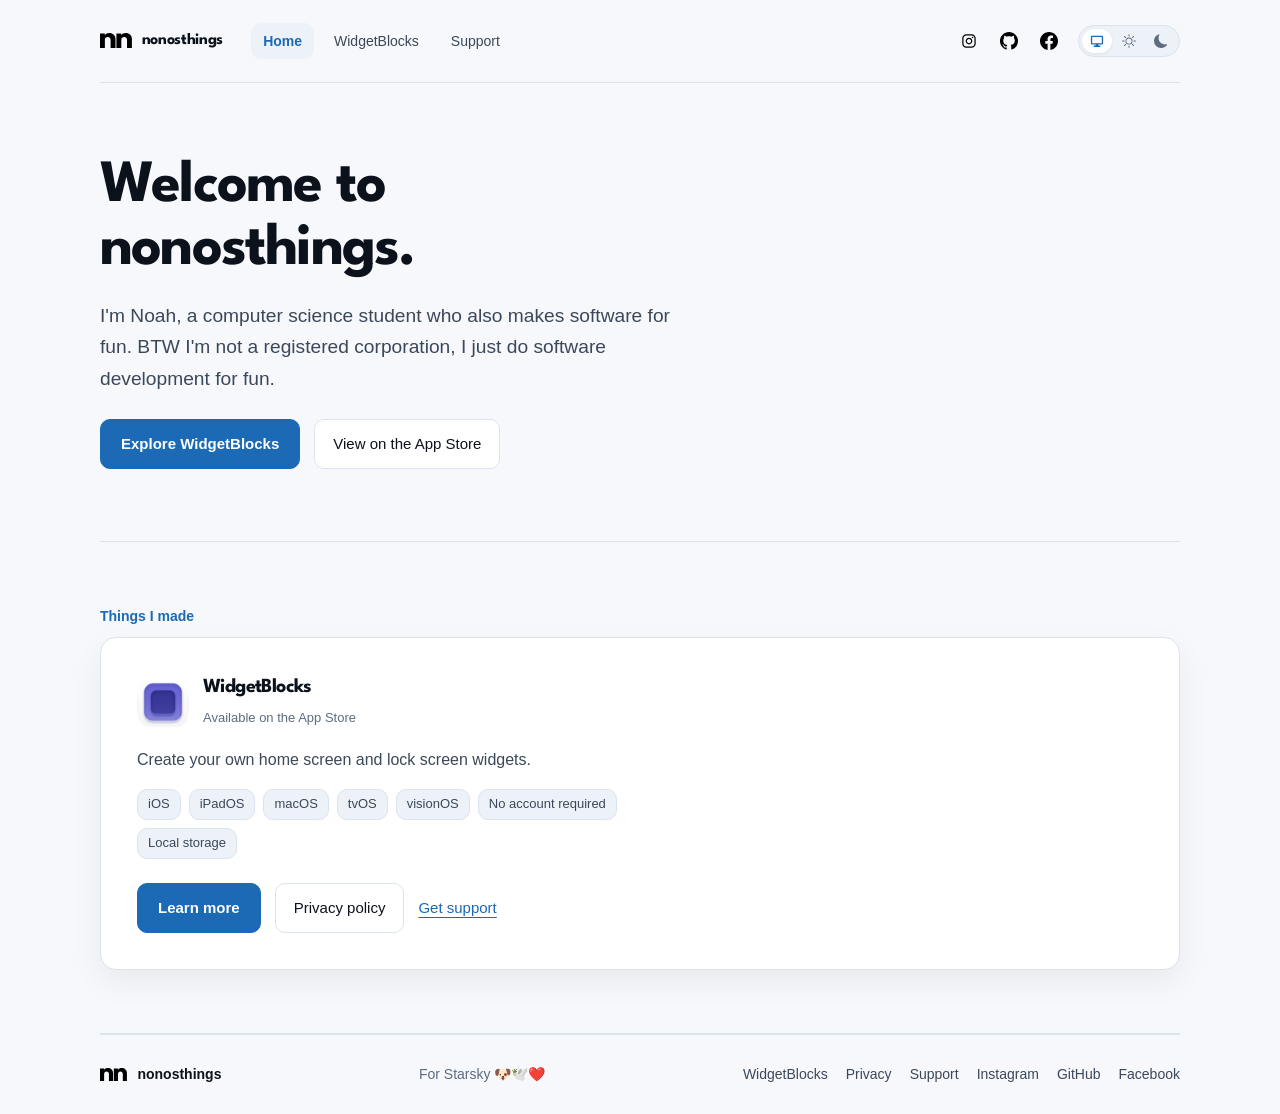
==== commit c022b3b6: "Add nn favicon SVG and League Spartan font license documentation - Added a new SVG file for the nn f" ====
--- a/index.html
+++ b/index.html
@@ -1,106 +1,120 @@
 <!DOCTYPE html>
 <html lang="en">
-<head>
-    <meta charset="UTF-8">
-    <meta name="viewport" content="width=device-width, initial-scale=1.0">
-    <meta name="description" content="nonosthings is the independent software studio of Noah Novak, building focused, private apps like WidgetBlocks for Apple platforms.">
-    <meta name="theme-color" content="#f6f8fb">
-    <link rel="canonical" href="https://nonosthings.tech/">
-    <link rel="icon" type="image/svg+xml" href="./assets/nn-logo.svg">
-    <link rel="stylesheet" type="text/css" href="./style.css">
-    <script src="./assets/theme.js"></script>
-    <title>nonosthings | Independent software by Noah Novak</title>
-</head>
-<body>
-    <a class="skip-link" href="#main">Skip to content</a>
 
-    <nav aria-label="Main navigation">
-        <div class="navbar">
-            <div class="nav-primary">
-                <a class="brand-link" href="./">
-                    <img class="brand-logo" src="./assets/nn-logo.svg" alt="nn" width="30" height="14">
-                    <span>nonosthings</span>
-                </a>
-                <a class="nav-link" href="./" aria-current="page">Overview</a>
-                <a class="nav-link" href="./projects/widgetblocks/">WidgetBlocks</a>
-                <a class="nav-link" href="./projects/widgetblocks/help/">Support</a>
-            </div>
+    <head>
+        <meta charset="UTF-8">
+        <meta name="viewport" content="width=device-width, initial-scale=1.0">
+        <meta name="description" content="Noah Novak is a free-time software developer.">
+        <meta name="theme-color" content="#f6f8fb">
+        <link rel="canonical" href="https://nonosthings.tech/">
+        <link rel="icon" type="image/svg+xml" href="./assets/nn-favicon.svg">
+        <link rel="stylesheet" type="text/css" href="./style.css">
+        <script src="./assets/theme.js"></script>
+        <title>nonosthings</title>
+    </head>
 
-            <div class="socials">
-                <a class="social-icon-link" href="https://instagram.com/nonosthings/" aria-label="nonosthings on Instagram">
-                    <img src="./assets/instagram.svg" alt="Instagram" width="18" height="18">
-                </a>
-                <a class="social-icon-link" href="https://github.com/nonosthings/" aria-label="nonosthings on GitHub">
-                    <img src="./assets/github.svg" alt="GitHub" width="18" height="18">
-                </a>
-                <a class="social-icon-link" data-fb-link href="#facebook" aria-label="Noah on Facebook">
-                    <img src="./assets/facebook.svg" alt="Facebook" width="18" height="18">
-                </a>
-                <button type="button" class="theme-toggle" data-theme-toggle aria-label="Switch color theme">
-                    <span class="theme-toggle-indicator" aria-hidden="true"></span>
-                    <span data-theme-label>Theme</span>
-                </button>
-            </div>
-        </div>
-    </nav>
+    <body>
+        <a class="skip-link" href="#main">Skip to content</a>
 
-    <main id="main">
-        <section class="studio-hero" aria-labelledby="studio-title">
-            <div>
-                <h1 id="studio-title">Welcome to nonosthings.</h1>
-                <p class="studio-lede">I'm Noah, a computer science student who also makes software for fun. BTW I'm not a registered corporation, I just do software development for fun.</p>
-                <div class="button-row">
-                    <a class="btn-primary" href="./projects/widgetblocks/">Explore WidgetBlocks</a>
-                    <a class="btn-secondary" href="https://apps.apple.com/us/app/widgetblocks/id6819093974">View on the App Store</a>
+        <nav aria-label="Main navigation">
+            <div class="navbar">
+                <div class="nav-primary">
+                    <a class="brand-link" href="./">
+                        <img class="brand-logo" src="./assets/nn-logo.svg" alt="nn" width="30" height="14">
+                        <span>nonosthings</span>
+                    </a>
+                    <a class="nav-link" href="./" aria-current="page">Home</a>
+                    <a class="nav-link" href="./projects/widgetblocks/">WidgetBlocks</a>
+                    <a class="nav-link" href="./projects/widgetblocks/help/">Support</a>
+                </div>
+
+                <div class="socials">
+                    <a class="social-icon-link" href="https://instagram.com/nonosthings/"
+                        aria-label="nonosthings on Instagram">
+                        <img src="./assets/instagram.svg" alt="Instagram" width="18" height="18">
+                    </a>
+                    <a class="social-icon-link" href="https://github.com/nonosthings/"
+                        aria-label="nonosthings on GitHub">
+                        <img src="./assets/github.svg" alt="GitHub" width="18" height="18">
+                    </a>
+                    <a class="social-icon-link" data-fb-link href="#facebook" aria-label="Noah on Facebook">
+                        <img src="./assets/facebook.svg" alt="Facebook" width="18" height="18">
+                    </a>
+                    <div class="theme-switcher" role="radiogroup" aria-label="Theme preference">
+                        <button type="button" class="theme-segment" data-theme-value="system" role="radio" aria-checked="true" aria-label="System theme" title="System theme">
+                            <svg viewBox="0 0 16 16" fill="currentColor" width="14" height="14" aria-hidden="true"><path d="M1 3.5A1.5 1.5 0 0 1 2.5 2h11A1.5 1.5 0 0 1 15 3.5v7a1.5 1.5 0 0 1-1.5 1.5H9.5v1.25h1.75a.75.75 0 0 1 0 1.5h-6.5a.75.75 0 0 1 0-1.5H6.5V12H2.5A1.5 1.5 0 0 1 1 10.5v-7zm1.5 0v7h11v-7h-11z"/></svg>
+                        </button>
+                        <button type="button" class="theme-segment" data-theme-value="light" role="radio" aria-checked="false" aria-label="Light theme" title="Light theme">
+                            <svg viewBox="0 0 16 16" fill="currentColor" width="14" height="14" aria-hidden="true"><path d="M8 11a3 3 0 1 1 0-6 3 3 0 0 1 0 6zm0 1a4 4 0 1 0 0-8 4 4 0 0 0 0 8zM8 0a.5.5 0 0 1 .5.5v2a.5.5 0 0 1-1 0v-2A.5.5 0 0 1 8 0zm0 13a.5.5 0 0 1 .5.5v2a.5.5 0 0 1-1 0v-2A.5.5 0 0 1 8 13zm8-5a.5.5 0 0 1-.5.5h-2a.5.5 0 0 1 0-1h2a.5.5 0 0 1 .5.5zM3 8a.5.5 0 0 1-.5.5h-2a.5.5 0 0 1 0-1h2A.5.5 0 0 1 3 8zm10.657-5.657a.5.5 0 0 1 0 .707l-1.414 1.415a.5.5 0 1 1-.707-.708l1.414-1.414a.5.5 0 0 1 .707 0zm-9.193 9.193a.5.5 0 0 1 0 .707L3.05 13.657a.5.5 0 0 1-.707-.707l1.414-1.414a.5.5 0 0 1 .707 0zm9.193 2.121a.5.5 0 0 1-.707 0l-1.414-1.414a.5.5 0 1 1 .707-.707l1.414 1.414a.5.5 0 0 1 0 .707zM4.464 4.465a.5.5 0 0 1-.707 0L2.343 3.05a.5.5 0 1 1 .707-.707l1.414 1.414a.5.5 0 0 1 0 .708z"/></svg>
+                        </button>
+                        <button type="button" class="theme-segment" data-theme-value="dark" role="radio" aria-checked="false" aria-label="Dark theme" title="Dark theme">
+                            <svg viewBox="0 0 16 16" fill="currentColor" width="14" height="14" aria-hidden="true"><path d="M6 .278a.77.77 0 0 1 .08.858 7.2 7.2 0 0 0-.878 3.46c0 4.021 3.278 7.277 7.318 7.277.527 0 1.04-.055 1.533-.16a.79.79 0 0 1 .91.874A8.01 8.01 0 0 1 8 16 8.05 8.05 0 0 1 0 8a8.06 8.06 0 0 1 6-7.722z"/></svg>
+                        </button>
+                    </div>
                 </div>
             </div>
-        </section>
+        </nav>
 
-        <section class="studio-section" aria-labelledby="projects-title">
-            <span class="section-label">Things I made</span>
+        <main id="main">
+            <section class="studio-hero" aria-labelledby="studio-title">
+                <div>
+                    <h1 id="studio-title">Welcome to nonosthings.</h1>
+                    <p class="studio-lede">I'm Noah, a computer science student who also makes software for fun. BTW I'm
+                        not a registered corporation, I just do software development for fun.</p>
+                    <div class="button-row">
+                        <a class="btn-primary" href="./projects/widgetblocks/">Explore WidgetBlocks</a>
+                        <a class="btn-secondary" href="https://apps.apple.com/us/app/widgetblocks/id6819093974">View on
+                            the App Store</a>
+                    </div>
+                </div>
+            </section>
 
-            <div class="project-showcase">
-                <div>
-                    <div class="project-header">
-                        <img src="./projects/widgetblocks/icon.png" alt="WidgetBlocks icon" width="52" height="52">
-                        <div class="project-title-group">
-                            <h3>WidgetBlocks</h3>
-                            <span>Available on the App Store</span>
+            <section class="studio-section" aria-labelledby="projects-title">
+                <span class="section-label">Things I made</span>
+
+                <div class="project-showcase">
+                    <div>
+                        <div class="project-header">
+                            <img src="./projects/widgetblocks/icon.png" alt="WidgetBlocks icon" width="52" height="52">
+                            <div class="project-title-group">
+                                <h3>WidgetBlocks</h3>
+                                <span>Available on the App Store</span>
+                            </div>
+                        </div>
+                        <p>Create your own home screen and lock screen widgets.</p>
+                        <ul class="project-specs" aria-label="Supported platforms and capabilities">
+                            <li>iOS</li>
+                            <li>iPadOS</li>
+                            <li>macOS</li>
+                            <li>tvOS</li>
+                            <li>visionOS</li>
+                            <li>No account required</li>
+                            <li>Local storage</li>
+                        </ul>
+                        <div class="button-row">
+                            <a class="btn-primary" href="./projects/widgetblocks/">Learn more</a>
+                            <a class="btn-secondary" href="./projects/widgetblocks/privacy/">Privacy policy</a>
+                            <a class="text-link" href="./projects/widgetblocks/help/">Get support</a>
                         </div>
                     </div>
-                    <p>Create your own home screen and lock screen widgets.</p>
-                    <ul class="project-specs" aria-label="Supported platforms and capabilities">
-                        <li>iOS</li>
-                        <li>iPadOS</li>
-                        <li>macOS</li>
-                        <li>tvOS</li>
-                        <li>visionOS</li>
-                        <li>No account required</li>
-                        <li>Local storage</li>
-                    </ul>
-                    <div class="button-row">
-                        <a class="btn-primary" href="./projects/widgetblocks/">Learn more</a>
-                        <a class="btn-secondary" href="./projects/widgetblocks/privacy/">Privacy policy</a>
-                        <a class="text-link" href="./projects/widgetblocks/help/">Get support</a>
-                    </div>
-                </div>
-        </section>
-    </main>
+            </section>
+        </main>
 
-    <footer>
-        <a class="footer-brand" href="./">
-            <img src="./assets/nn-logo.svg" alt="nn" width="26" height="12">
-            <span>nonosthings</span>
-        </a>
-        <p class="footer-tribute">For Starsky 🐶🕊️❤️</p>
-        <div class="footer-links">
-            <a href="./projects/widgetblocks/">WidgetBlocks</a>
-            <a href="./projects/widgetblocks/privacy/">Privacy</a>
-            <a href="./projects/widgetblocks/help/">Support</a>
-            <a href="https://instagram.com/nonosthings/">Instagram</a>
-            <a href="https://github.com/nonosthings/">GitHub</a>
-            <a data-fb-link href="#facebook">Facebook</a>
-        </div>
-    </footer>
-</body>
-</html>
+        <footer>
+            <a class="footer-brand" href="./">
+                <img src="./assets/nn-logo.svg" alt="nn" width="26" height="12">
+                <span>nonosthings</span>
+            </a>
+            <p class="footer-tribute">For Starsky 🐶🕊️❤️</p>
+            <div class="footer-links">
+                <a href="./projects/widgetblocks/">WidgetBlocks</a>
+                <a href="./projects/widgetblocks/privacy/">Privacy</a>
+                <a href="./projects/widgetblocks/help/">Support</a>
+                <a href="https://instagram.com/nonosthings/">Instagram</a>
+                <a href="https://github.com/nonosthings/">GitHub</a>
+                <a data-fb-link href="#facebook">Facebook</a>
+            </div>
+        </footer>
+    </body>
+
+</html>
--- a/style.css
+++ b/style.css
@@ -3,6 +3,13 @@
 /* waive: none */
 
 @font-face {
+  font-family: "League Spartan";
+  src: url("./assets/fonts/LeagueSpartan-Variable.ttf") format("truetype");
+  font-weight: 100 900;
+  font-display: swap;
+}
+
+@font-face {
   font-family: "Varela Round";
   src: url("./assets/fonts/VarelaRound.ttf") format("truetype");
 }
@@ -10,7 +17,7 @@
 :root,
 :root[data-theme="light"] {
   --font-sans: -apple-system, BlinkMacSystemFont, "SF Pro Text", "Segoe UI", Roboto, sans-serif;
-  --font-display: -apple-system, BlinkMacSystemFont, "SF Pro Display", "Varela Round", sans-serif;
+  --font-display: "League Spartan", -apple-system, BlinkMacSystemFont, "SF Pro Display", "Segoe UI", sans-serif;
   --background-color: #f6f8fb;
   --surface-color: #ffffff;
   --surface-subtle: #edf2f8;
@@ -263,36 +270,47 @@
   filter: var(--icon-filter);
 }
 
-.theme-toggle {
+/* 3-Way Segmented Theme Switcher */
+.theme-switcher {
+  display: inline-flex;
+  align-items: center;
+  padding: 3px;
+  background-color: var(--surface-subtle);
+  border: 1px solid var(--border-color);
+  border-radius: var(--radius-pill);
+  gap: 2px;
+  margin-left: 6px;
+}
+
+.theme-segment {
   appearance: none;
-  background-color: var(--surface-subtle);
-  color: var(--secondary-text-color);
-  border: 1px solid var(--border-color);
-  border-radius: var(--radius-inner);
-  padding: 6px 11px;
-  font-size: 13px;
-  font-weight: 500;
-  line-height: 1.3;
+  background: transparent;
+  border: none;
+  padding: 5px 8px;
+  border-radius: var(--radius-pill);
+  display: inline-flex;
+  align-items: center;
+  justify-content: center;
   cursor: pointer;
-  display: inline-flex;
-  align-items: center;
-  gap: 6px;
-  margin-left: 4px;
-  transition: color 150ms ease, background-color 150ms ease, border-color 150ms ease;
-}
-
-.theme-toggle:hover {
-  color: var(--text-color);
-  background-color: var(--surface-hover);
-  border-color: var(--border-strong);
-}
-
-.theme-toggle-indicator {
-  width: 8px;
-  height: 8px;
-  border-radius: var(--radius-pill);
-  background-color: var(--accent-color);
-  display: inline-block;
+  color: var(--muted-text-color);
+  line-height: 1;
+  transition: color 150ms ease, background-color 150ms ease;
+}
+
+.theme-segment svg {
+  width: 14px;
+  height: 14px;
+  display: block;
+}
+
+.theme-segment:hover {
+  color: var(--text-color);
+}
+
+.theme-segment[aria-checked="true"] {
+  background-color: var(--surface-color);
+  color: var(--accent-color);
+  box-shadow: 0 1px 3px rgba(0, 0, 0, 0.08);
 }
 
 /* Main Layout & Typography */
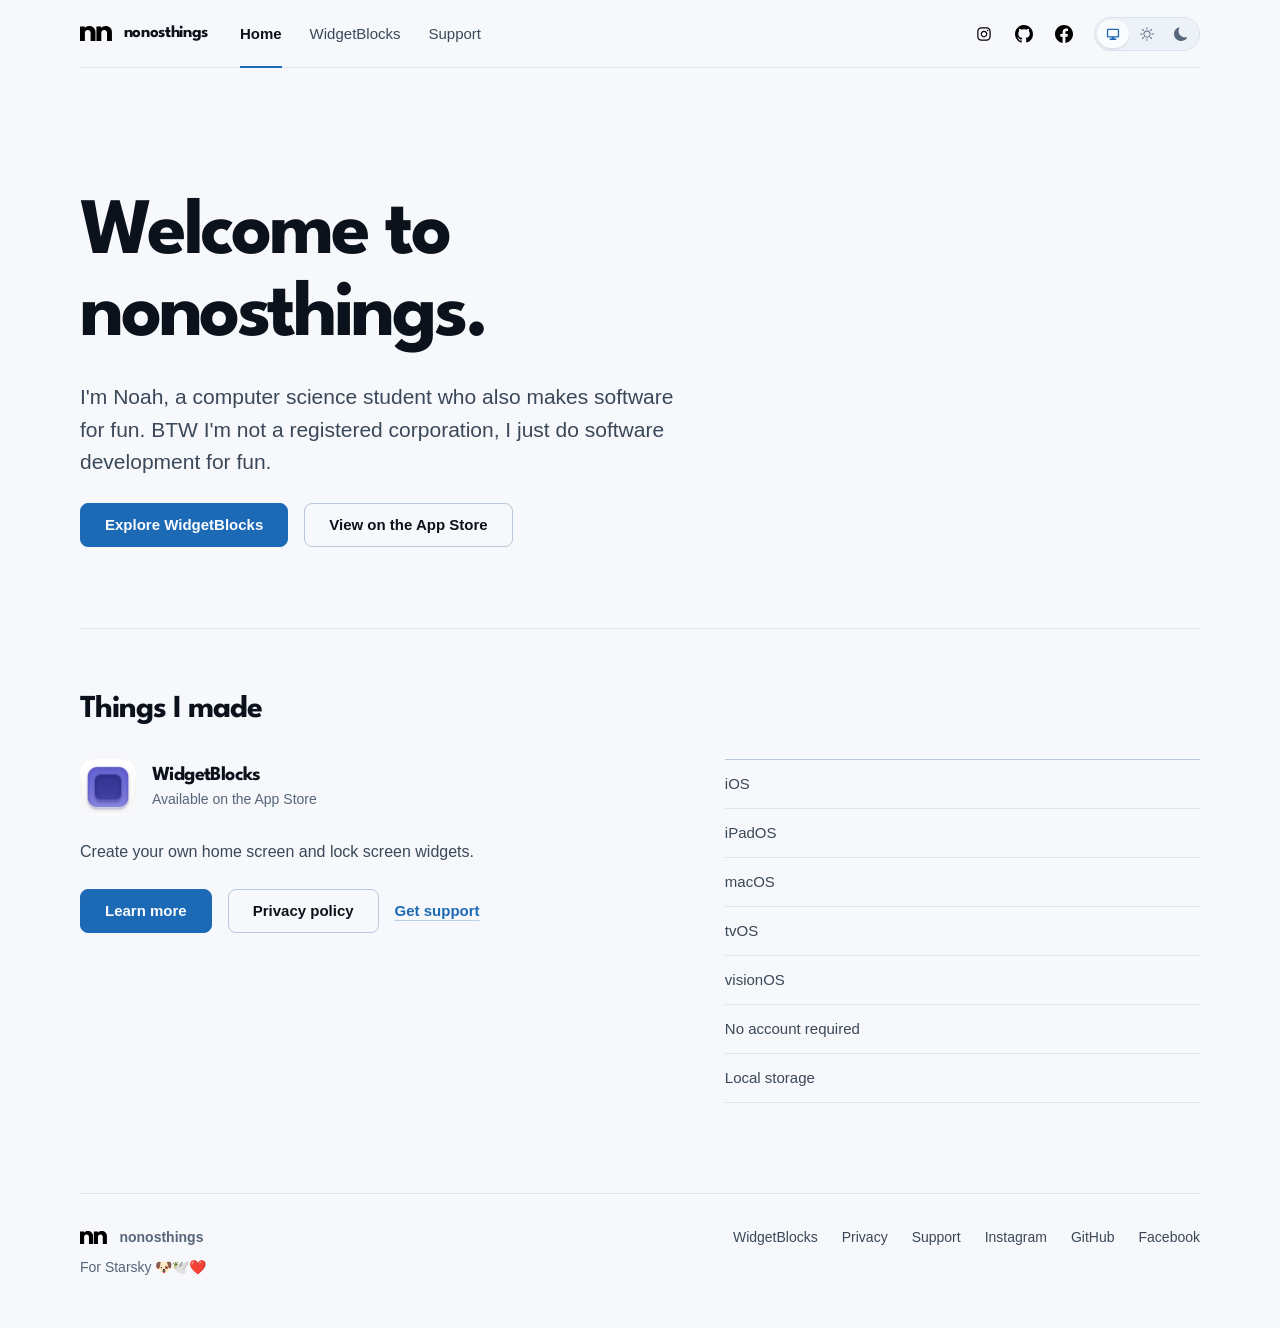
==== commit a1ea7089: "style: overhaul CSS for modern minimal design and improved accessibility - Updated CSS variables for" ====
--- a/index.html
+++ b/index.html
@@ -5,11 +5,13 @@
         <meta charset="UTF-8">
         <meta name="viewport" content="width=device-width, initial-scale=1.0">
         <meta name="description" content="Noah Novak is a free-time software developer.">
+        <meta name="color-scheme" content="light dark">
         <meta name="theme-color" content="#f6f8fb">
         <link rel="canonical" href="https://nonosthings.tech/">
         <link rel="icon" type="image/svg+xml" href="./assets/nn-favicon.svg">
-        <link rel="stylesheet" type="text/css" href="./style.css">
-        <script src="./assets/theme.js"></script>
+        <link rel="stylesheet" type="text/css" href="./style.css?v=3">
+        <script src="./assets/theme.js?v=3"></script>
+        <script src="./assets/motion.js?v=3"></script>
         <title>nonosthings</title>
     </head>
 
@@ -57,7 +59,7 @@
 
         <main id="main">
             <section class="studio-hero" aria-labelledby="studio-title">
-                <div>
+                <div data-reveal="stagger">
                     <h1 id="studio-title">Welcome to nonosthings.</h1>
                     <p class="studio-lede">I'm Noah, a computer science student who also makes software for fun. BTW I'm
                         not a registered corporation, I just do software development for fun.</p>
@@ -70,42 +72,45 @@
             </section>
 
             <section class="studio-section" aria-labelledby="projects-title">
-                <span class="section-label">Things I made</span>
+                <h2 id="projects-title">Things I made</h2>
 
-                <div class="project-showcase">
+                <div class="project-showcase" data-reveal="stagger">
                     <div>
                         <div class="project-header">
-                            <img src="./projects/widgetblocks/icon.png" alt="WidgetBlocks icon" width="52" height="52">
+                            <img src="./projects/widgetblocks/icon.png" alt="WidgetBlocks icon" width="56" height="56">
                             <div class="project-title-group">
                                 <h3>WidgetBlocks</h3>
                                 <span>Available on the App Store</span>
                             </div>
                         </div>
                         <p>Create your own home screen and lock screen widgets.</p>
-                        <ul class="project-specs" aria-label="Supported platforms and capabilities">
-                            <li>iOS</li>
-                            <li>iPadOS</li>
-                            <li>macOS</li>
-                            <li>tvOS</li>
-                            <li>visionOS</li>
-                            <li>No account required</li>
-                            <li>Local storage</li>
-                        </ul>
                         <div class="button-row">
                             <a class="btn-primary" href="./projects/widgetblocks/">Learn more</a>
                             <a class="btn-secondary" href="./projects/widgetblocks/privacy/">Privacy policy</a>
                             <a class="text-link" href="./projects/widgetblocks/help/">Get support</a>
                         </div>
                     </div>
+                    <ul class="project-specs" aria-label="Supported platforms and capabilities">
+                        <li>iOS</li>
+                        <li>iPadOS</li>
+                        <li>macOS</li>
+                        <li>tvOS</li>
+                        <li>visionOS</li>
+                        <li>No account required</li>
+                        <li>Local storage</li>
+                    </ul>
+                </div>
             </section>
         </main>
 
         <footer>
-            <a class="footer-brand" href="./">
-                <img src="./assets/nn-logo.svg" alt="nn" width="26" height="12">
-                <span>nonosthings</span>
-            </a>
-            <p class="footer-tribute">For Starsky 🐶🕊️❤️</p>
+            <div class="footer-id">
+                <a class="footer-brand" href="./">
+                    <img src="./assets/nn-logo.svg" alt="nn" width="26" height="12">
+                    <span>nonosthings</span>
+                </a>
+                <p class="footer-tribute">For Starsky 🐶🕊️❤️</p>
+            </div>
             <div class="footer-links">
                 <a href="./projects/widgetblocks/">WidgetBlocks</a>
                 <a href="./projects/widgetblocks/privacy/">Privacy</a>
--- a/style.css
+++ b/style.css
@@ -1,6 +1,10 @@
-/* hallmark: v2.0.0 | scope: page | genre: modern-minimal | theme: cobalt-paper (custom) | shape: workbench | hero: stage | signature: live-widget-workbench | deal: manual */
-/* critique: replaced floating pill navbar, purple accent, tracked uppercase eyebrows, and sparse placeholder layout with an editorial workbench grid, ocean-to-sky blue tokens from nnlogo.png, and an adaptive black/white nn mark. */
-/* waive: none */
+/* Hallmark · shape: kept · genre: modern-minimal · theme: brand · redesign: full
+ * paper: #f6f8fb · accent: #1c69b5 · display: League Spartan · body: system sans · hero: kept · nav: kept · footer: kept · signature: the widget specimen settling into place
+ * axes: light/geometric-sans/cool · posture: left-aligned · contrast: pass · fold: pass · v2.0.0 */
+/* Hallmark · pre-emit critique: P4 H4 E4 S3 R4 V3 · weakest: S, the home page has no picture of its own, so the type and one ruled project row carry it; nothing invented to fill the gap */
+/* Hallmark · dismissed F1 · the owner asked to keep the home lede exactly as typed, apostrophes included */
+/* Hallmark · waive 26b · no form control and no aria-disabled anywhere · the nav links and theme buttons are never disabled on this site */
+/* Hallmark · copy: verbatim · the owner asked to keep every heading and line as written */
 
 @font-face {
   font-family: "League Spartan";
@@ -9,46 +13,63 @@
   font-display: swap;
 }
 
-@font-face {
-  font-family: "Varela Round";
-  src: url("./assets/fonts/VarelaRound.ttf") format("truetype");
-}
-
 :root,
 :root[data-theme="light"] {
   --font-sans: -apple-system, BlinkMacSystemFont, "SF Pro Text", "Segoe UI", Roboto, sans-serif;
   --font-display: "League Spartan", -apple-system, BlinkMacSystemFont, "SF Pro Display", "Segoe UI", sans-serif;
+
   --background-color: #f6f8fb;
-  --surface-color: #ffffff;
+  --surface-color: #fbfcfe;
   --surface-subtle: #edf2f8;
-  --surface-hover: #e3ecf7;
   --text-color: #0c121b;
   --secondary-text-color: #3b4859;
-  --muted-text-color: #5d6c80;
+  --muted-text-color: #56657a;
   --accent-color: #1c69b5;
   --accent-strong: #145291;
-  --accent-bright: #2563eb;
-  --accent-sky: #4ca8ff;
-  --accent-soft: rgba(28, 105, 181, 0.09);
+  --accent-soft: rgba(28, 105, 181, 0.08);
   --accent-border: rgba(28, 105, 181, 0.28);
-  --button-text-color: #ffffff;
+  --button-text-color: #fbfcfe;
   --border-color: #dbe3ee;
-  --border-strong: #c2cfe0;
-  --shadow-soft: 0 12px 32px rgba(12, 18, 27, 0.06);
+  --border-strong: #b9c7da;
+  --thumb-shadow: rgba(12, 18, 27, 0.12);
   --icon-filter: none;
+
   --widget-time-bg: #1c69b5;
-  --widget-time-fg: #ffffff;
+  --widget-time-fg: #f4f8fc;
   --widget-note-bg: #e7f1fb;
   --widget-note-fg: #0f2947;
   --widget-agenda-bg: #f1f6fc;
   --widget-agenda-fg: #10243d;
   --widget-agenda-rule: rgba(28, 105, 181, 0.22);
-  --content-max-width: 1080px;
-  --grid-gap: 28px;
-  --radius-outer: 16px;
-  --radius-inner: 10px;
+
+  --space-1: 4px;
+  --space-2: 8px;
+  --space-3: 12px;
+  --space-4: 16px;
+  --space-5: 24px;
+  --space-6: 32px;
+  --space-7: 48px;
+  --space-8: 64px;
+  --space-9: 96px;
+  --pad-page: clamp(var(--space-4), 4vw, 40px);
+  --pad-hero: clamp(var(--space-8), 14vh, 136px);
+  --pad-hero-end: clamp(var(--space-7), 9vh, var(--space-9));
+  --pad-section: clamp(var(--space-7), 8vh, 88px);
+  --pad-panel: clamp(var(--space-5), 4vw, var(--space-7));
+
+  --content-max-width: 1120px;
+  --grid-gap: 32px;
+  --radius-lg: 12px;
+  --radius-md: 8px;
+  --radius-widget: 20px;
   --radius-pill: 999px;
-  --social-icon-size: 18px;
+
+  --ease-out: cubic-bezier(0.16, 1, 0.3, 1);
+  --ease-in-out: cubic-bezier(0.65, 0, 0.35, 1);
+  --dur-micro: 120ms;
+  --dur-short: 220ms;
+  --dur-long: 420ms;
+
   color-scheme: light;
 }
 
@@ -57,21 +78,19 @@
     --background-color: #0b1017;
     --surface-color: #121924;
     --surface-subtle: #172130;
-    --surface-hover: #1e2b3e;
     --text-color: #f1f5f9;
     --secondary-text-color: #b0bfd4;
-    --muted-text-color: #7c8ea6;
+    --muted-text-color: #8497b0;
     --accent-color: #4ca8ff;
     --accent-strong: #75bdff;
-    --accent-bright: #1c69b5;
-    --accent-sky: #4ca8ff;
     --accent-soft: rgba(76, 168, 255, 0.12);
     --accent-border: rgba(76, 168, 255, 0.32);
     --button-text-color: #08101a;
     --border-color: #1f2a3a;
-    --border-strong: #2d3d54;
-    --shadow-soft: 0 16px 40px rgba(0, 0, 0, 0.35);
+    --border-strong: #34455e;
+    --thumb-shadow: rgba(0, 0, 0, 0.4);
     --icon-filter: brightness(0) invert(1);
+
     --widget-time-bg: #1c69b5;
     --widget-time-fg: #f4f8fc;
     --widget-note-bg: #17263b;
@@ -79,6 +98,7 @@
     --widget-agenda-bg: #152030;
     --widget-agenda-fg: #e6effa;
     --widget-agenda-rule: rgba(76, 168, 255, 0.28);
+
     color-scheme: dark;
   }
 }
@@ -87,21 +107,19 @@
   --background-color: #0b1017;
   --surface-color: #121924;
   --surface-subtle: #172130;
-  --surface-hover: #1e2b3e;
   --text-color: #f1f5f9;
   --secondary-text-color: #b0bfd4;
-  --muted-text-color: #7c8ea6;
+  --muted-text-color: #8497b0;
   --accent-color: #4ca8ff;
   --accent-strong: #75bdff;
-  --accent-bright: #1c69b5;
-  --accent-sky: #4ca8ff;
   --accent-soft: rgba(76, 168, 255, 0.12);
   --accent-border: rgba(76, 168, 255, 0.32);
   --button-text-color: #08101a;
   --border-color: #1f2a3a;
-  --border-strong: #2d3d54;
-  --shadow-soft: 0 16px 40px rgba(0, 0, 0, 0.35);
+  --border-strong: #34455e;
+  --thumb-shadow: rgba(0, 0, 0, 0.4);
   --icon-filter: brightness(0) invert(1);
+
   --widget-time-bg: #1c69b5;
   --widget-time-fg: #f4f8fc;
   --widget-note-bg: #17263b;
@@ -109,6 +127,7 @@
   --widget-agenda-bg: #152030;
   --widget-agenda-fg: #e6effa;
   --widget-agenda-rule: rgba(76, 168, 255, 0.28);
+
   color-scheme: dark;
 }
 
@@ -118,56 +137,66 @@
   box-sizing: border-box;
 }
 
-html,
+html {
+  overflow-x: clip;
+  background-color: var(--background-color);
+  scrollbar-color: var(--border-strong) var(--background-color);
+  scroll-padding-top: var(--space-8);
+}
+
 body {
   overflow-x: clip;
   margin: 0;
-  padding: 0;
-}
-
-body {
-  background-color: var(--background-color);
-  color: var(--text-color);
-  font-family: var(--font-sans);
-  font-size: 16px;
-  line-height: 1.6;
-  min-height: 100vh;
   display: flex;
   flex-direction: column;
-  padding-inline: clamp(16px, 4vw, 40px);
+  min-height: 100vh;
+  padding-inline: var(--pad-page);
+  background-color: var(--background-color);
+  color: var(--text-color);
+  caret-color: var(--accent-color);
+  font-family: var(--font-sans);
+  font-size: 1rem;
+  line-height: 1.6;
+  font-weight: 400;
   -webkit-font-smoothing: antialiased;
+}
+
+::selection {
+  background-color: var(--accent-soft);
+  color: var(--text-color);
 }
 
 a,
 button,
 summary {
+  font-family: inherit;
+}
+
+a {
   color: inherit;
-  font-family: inherit;
-}
-
-a:focus-visible,
-button:focus-visible,
-summary:focus-visible {
+}
+
+:focus-visible {
   outline: 2px solid var(--accent-color);
   outline-offset: 3px;
-  border-radius: var(--radius-inner);
+  border-radius: var(--radius-md);
   transition: none;
 }
 
 .skip-link {
   position: fixed;
-  top: 12px;
-  left: 16px;
-  padding: 10px 16px;
+  top: var(--space-3);
+  left: var(--space-4);
+  z-index: 50;
+  padding: var(--space-3) var(--space-4);
   background-color: var(--surface-color);
   color: var(--text-color);
   border: 1px solid var(--accent-color);
-  border-radius: var(--radius-inner);
+  border-radius: var(--radius-md);
   text-decoration: none;
   font-weight: 600;
-  z-index: 50;
-  transform: translateY(-160%);
-  transition: transform 150ms ease;
+  transform: translateY(-200%);
+  transition: transform var(--dur-short) var(--ease-out);
 }
 
 .skip-link:focus,
@@ -175,510 +204,484 @@
   transform: translateY(0);
 }
 
-/* Header & Navigation */
-header.site-header,
-nav {
-  width: min(100%, var(--content-max-width));
-  margin-inline: auto;
-}
-
-.navbar {
-  display: flex;
-  align-items: center;
-  justify-content: space-between;
-  gap: 16px;
-  padding-block: 20px;
-  border-bottom: 1px solid var(--border-color);
-}
-
-.nav-primary {
-  display: flex;
-  align-items: center;
-  gap: 8px;
-  flex-wrap: wrap;
-}
-
-.brand-link {
-  display: inline-flex;
-  align-items: center;
-  gap: 10px;
-  padding: 8px 12px 8px 0;
-  margin-right: 8px;
-  font-family: var(--font-display);
-  font-size: 16px;
-  font-weight: 650;
-  letter-spacing: -0.02em;
-  text-decoration: none;
-  color: var(--text-color);
-}
-
-.brand-logo {
-  height: 15px;
-  width: auto;
-  display: block;
-  filter: var(--icon-filter);
-  flex-shrink: 0;
-}
-
-.navbar a.nav-link {
-  color: var(--secondary-text-color);
-  font-size: 14px;
-  font-weight: 500;
-  padding: 7px 12px;
-  border-radius: var(--radius-inner);
-  text-decoration: none;
-  transition: color 150ms ease, background-color 150ms ease;
-}
-
-.navbar a.nav-link:hover,
-.navbar a.nav-link[aria-current="page"] {
-  color: var(--text-color);
-  background-color: var(--surface-subtle);
-}
-
-.navbar a.nav-link[aria-current="page"] {
-  color: var(--accent-color);
-  font-weight: 600;
-}
-
-.socials {
-  margin-left: auto;
-  display: flex;
-  align-items: center;
-  gap: 6px;
-}
-
-.socials a.social-icon-link {
-  width: 34px;
-  height: 34px;
-  border-radius: var(--radius-inner);
-  display: inline-flex;
-  align-items: center;
-  justify-content: center;
-  text-decoration: none;
-  transition: background-color 150ms ease;
-}
-
-.socials a.social-icon-link:hover {
-  background-color: var(--surface-subtle);
-}
-
-.socials img {
-  width: var(--social-icon-size);
-  height: var(--social-icon-size);
-  display: block;
-  filter: var(--icon-filter);
-}
-
-/* 3-Way Segmented Theme Switcher */
-.theme-switcher {
-  display: inline-flex;
-  align-items: center;
-  padding: 3px;
-  background-color: var(--surface-subtle);
-  border: 1px solid var(--border-color);
-  border-radius: var(--radius-pill);
-  gap: 2px;
-  margin-left: 6px;
-}
-
-.theme-segment {
-  appearance: none;
-  background: transparent;
-  border: none;
-  padding: 5px 8px;
-  border-radius: var(--radius-pill);
-  display: inline-flex;
-  align-items: center;
-  justify-content: center;
-  cursor: pointer;
-  color: var(--muted-text-color);
-  line-height: 1;
-  transition: color 150ms ease, background-color 150ms ease;
-}
-
-.theme-segment svg {
-  width: 14px;
-  height: 14px;
-  display: block;
-}
-
-.theme-segment:hover {
-  color: var(--text-color);
-}
-
-.theme-segment[aria-checked="true"] {
-  background-color: var(--surface-color);
-  color: var(--accent-color);
-  box-shadow: 0 1px 3px rgba(0, 0, 0, 0.08);
-}
-
-/* Main Layout & Typography */
+/* Navigation */
+nav,
 main,
 footer {
   width: min(100%, var(--content-max-width));
   margin-inline: auto;
 }
 
+.navbar {
+  display: flex;
+  align-items: center;
+  justify-content: space-between;
+  gap: var(--space-4);
+  min-height: 68px;
+  border-bottom: 1px solid var(--border-color);
+}
+
+.nav-primary {
+  display: flex;
+  align-items: stretch;
+  align-self: stretch;
+  gap: var(--space-1);
+}
+
+.brand-link {
+  align-self: center;
+  display: inline-flex;
+  align-items: center;
+  gap: var(--space-3);
+  margin-right: var(--space-4);
+  font-family: var(--font-display);
+  font-size: 1.0625rem;
+  font-weight: 600;
+  letter-spacing: -0.02em;
+  text-decoration: none;
+  color: var(--text-color);
+}
+
+.brand-logo {
+  display: block;
+  height: 15px;
+  width: auto;
+  flex-shrink: 0;
+  filter: var(--icon-filter);
+}
+
+.nav-link {
+  position: relative;
+  display: inline-flex;
+  align-items: center;
+  padding-inline: var(--space-3);
+  color: var(--secondary-text-color);
+  font-size: 0.9375rem;
+  text-decoration: none;
+  transition: color var(--dur-micro) var(--ease-out);
+}
+
+.nav-link::after {
+  content: "";
+  position: absolute;
+  inset-inline: var(--space-3);
+  bottom: -1px;
+  height: 2px;
+  background-color: var(--accent-color);
+  transform: scaleX(0);
+  transform-origin: left center;
+  transition: transform var(--dur-short) var(--ease-out);
+}
+
+.nav-link:hover {
+  color: var(--text-color);
+}
+
+.nav-link:hover::after,
+.nav-link[aria-current="page"]::after {
+  transform: scaleX(1);
+}
+
+.nav-link[aria-current="page"] {
+  color: var(--text-color);
+  font-weight: 600;
+}
+
+.socials {
+  margin-left: auto;
+  display: flex;
+  align-items: center;
+  gap: var(--space-1);
+}
+
+.social-icon-link {
+  display: inline-flex;
+  align-items: center;
+  justify-content: center;
+  width: 36px;
+  height: 36px;
+  border-radius: var(--radius-md);
+  text-decoration: none;
+  transition: background-color var(--dur-micro) var(--ease-out), transform var(--dur-micro) var(--ease-out);
+}
+
+.social-icon-link:hover {
+  background-color: var(--surface-subtle);
+  transform: translateY(-1px);
+}
+
+.social-icon-link:active {
+  transform: translateY(0);
+}
+
+.social-icon-link img {
+  display: block;
+  width: 18px;
+  height: 18px;
+  filter: var(--icon-filter);
+}
+
+/* Theme switcher: three fixed-size segments, one sliding thumb */
+.theme-switcher {
+  position: relative;
+  isolation: isolate;
+  display: inline-grid;
+  grid-auto-flow: column;
+  grid-auto-columns: 32px;
+  gap: 2px;
+  margin-left: var(--space-2);
+  padding: 2px;
+  background-color: var(--surface-subtle);
+  border: 1px solid var(--border-color);
+  border-radius: var(--radius-pill);
+}
+
+.theme-switcher::before {
+  content: "";
+  position: absolute;
+  z-index: -1;
+  top: 2px;
+  left: 2px;
+  width: 32px;
+  height: 28px;
+  background-color: var(--surface-color);
+  border-radius: var(--radius-pill);
+  box-shadow: 0 1px 2px var(--thumb-shadow);
+  transition: transform var(--dur-short) var(--ease-in-out);
+}
+
+html[data-theme-preference="light"] .theme-switcher::before {
+  transform: translateX(34px);
+}
+
+html[data-theme-preference="dark"] .theme-switcher::before {
+  transform: translateX(68px);
+}
+
+.theme-segment {
+  -webkit-appearance: none;
+  appearance: none;
+  display: grid;
+  place-items: center;
+  width: 32px;
+  height: 28px;
+  margin: 0;
+  padding: 0;
+  border: 0;
+  border-radius: var(--radius-pill);
+  background: transparent;
+  color: var(--muted-text-color);
+  font: inherit;
+  line-height: 1;
+  cursor: pointer;
+  -webkit-tap-highlight-color: transparent;
+  transition: color var(--dur-micro) var(--ease-out);
+}
+
+.theme-segment svg {
+  display: block;
+  width: 14px;
+  height: 14px;
+}
+
+.theme-segment:hover {
+  color: var(--text-color);
+}
+
+.theme-segment[aria-checked="true"] {
+  color: var(--accent-color);
+}
+
+.theme-segment:active svg {
+  transform: scale(0.9);
+}
+
+.theme-segment svg {
+  transition: transform var(--dur-micro) var(--ease-out);
+}
+
+/* Type */
 main {
   flex: 1;
-  text-align: left;
 }
 
 h1,
 h2,
 h3 {
+  margin: 0;
+  color: var(--text-color);
   font-family: var(--font-display);
-  color: var(--text-color);
-  font-weight: 650;
+  font-weight: 600;
   letter-spacing: -0.03em;
   overflow-wrap: break-word;
   min-width: 0;
-  margin-top: 0;
+  text-wrap: balance;
 }
 
 h1 {
-  font-size: clamp(2.25rem, 5vw, 3.75rem);
-  line-height: 1.06;
-  margin-bottom: 18px;
+  font-size: clamp(2.5rem, 6vw + 0.5rem, 5rem);
+  line-height: 1.02;
+  letter-spacing: -0.04em;
 }
 
 h2 {
-  font-size: clamp(1.5rem, 3vw, 2.15rem);
-  line-height: 1.15;
-  margin-bottom: 14px;
+  font-size: clamp(1.75rem, 2.4vw + 1rem, 2.75rem);
+  line-height: 1.1;
 }
 
 h3 {
-  font-size: clamp(1.05rem, 1.8vw, 1.25rem);
-  line-height: 1.3;
-  margin-bottom: 8px;
+  font-size: 1.25rem;
+  line-height: 1.25;
 }
 
 p {
+  margin: 0 0 var(--space-4);
+  max-width: 64ch;
   color: var(--secondary-text-color);
-  font-size: 1rem;
   line-height: 1.65;
-  margin-top: 0;
-  margin-bottom: 1rem;
-}
-
-.section-label {
-  display: block;
-  font-family: var(--font-sans);
-  font-size: 0.875rem;
-  font-weight: 600;
-  letter-spacing: 0;
-  text-transform: none;
-  color: var(--accent-color);
-  margin-bottom: 10px;
-}
-
-/* Buttons & Links */
-.button-row {
+  text-wrap: pretty;
+}
+
+/* Buttons and links */
+.button-row,
+.hero-actions {
   display: flex;
   flex-wrap: wrap;
   align-items: center;
-  gap: 14px;
-  margin-top: 24px;
+  gap: var(--space-3) var(--space-4);
+  margin-top: var(--space-5);
+}
+
+.ib-button,
+.btn-primary,
+.btn-secondary {
+  display: inline-flex;
+  align-items: center;
+  justify-content: center;
+  min-height: 44px;
+  padding: 0 var(--space-5);
+  border: 1px solid var(--accent-color);
+  border-radius: var(--radius-md);
+  font-size: 0.9375rem;
+  font-weight: 600;
+  text-decoration: none;
+  white-space: nowrap;
+  transition: background-color var(--dur-micro) var(--ease-out), border-color var(--dur-micro) var(--ease-out),
+    color var(--dur-micro) var(--ease-out), transform var(--dur-micro) var(--ease-out);
 }
 
 .ib-button,
 .btn-primary {
-  display: inline-flex;
-  align-items: center;
-  justify-content: center;
-  padding: 12px 20px;
-  border-radius: var(--radius-inner);
   background-color: var(--accent-color);
   color: var(--button-text-color);
-  text-decoration: none;
-  font-size: 0.9375rem;
-  font-weight: 600;
-  border: 1px solid var(--accent-color);
-  transition: background-color 150ms ease, border-color 150ms ease, color 150ms ease;
 }
 
 .ib-button:hover,
 .btn-primary:hover {
   background-color: var(--accent-strong);
   border-color: var(--accent-strong);
-  color: var(--button-text-color);
+  transform: translateY(-1px);
 }
 
 .btn-secondary {
-  display: inline-flex;
-  align-items: center;
-  justify-content: center;
-  padding: 12px 18px;
-  border-radius: var(--radius-inner);
-  background-color: var(--surface-color);
-  color: var(--text-color);
-  border: 1px solid var(--border-color);
-  text-decoration: none;
-  font-size: 0.9375rem;
-  font-weight: 500;
-  transition: background-color 150ms ease, border-color 150ms ease, color 150ms ease;
+  background-color: transparent;
+  border-color: var(--border-strong);
+  color: var(--text-color);
 }
 
 .btn-secondary:hover {
-  background-color: var(--surface-subtle);
-  border-color: var(--border-strong);
+  border-color: var(--accent-color);
+  color: var(--accent-color);
+  transform: translateY(-1px);
+}
+
+.ib-button:active,
+.btn-primary:active,
+.btn-secondary:active {
+  transform: translateY(0);
 }
 
 .text-link {
   color: var(--accent-color);
   font-size: 0.9375rem;
-  font-weight: 500;
+  font-weight: 600;
   text-decoration: underline;
+  text-decoration-thickness: 1px;
   text-underline-offset: 4px;
-  transition: color 150ms ease;
+  text-decoration-color: var(--accent-border);
+  transition: color var(--dur-micro) var(--ease-out), text-decoration-color var(--dur-micro) var(--ease-out);
 }
 
 .text-link:hover {
   color: var(--accent-strong);
-}
-
-/* Homepage Studio Workbench */
+  text-decoration-color: currentColor;
+}
+
+/* Home */
 .studio-hero {
-  display: grid;
-  grid-template-columns: minmax(0, 1.15fr) minmax(0, 0.85fr);
-  gap: var(--grid-gap);
-  align-items: start;
-  padding-block: clamp(44px, 8vh, 84px);
-  border-bottom: 1px solid var(--border-color);
-}
-
-.studio-mark-badge {
-  display: inline-flex;
-  align-items: center;
-  gap: 10px;
-  padding: 6px 12px;
-  background-color: var(--accent-soft);
-  border: 1px solid var(--accent-border);
-  border-radius: var(--radius-pill);
-  font-size: 0.8125rem;
-  font-weight: 500;
-  color: var(--text-color);
-  margin-bottom: 20px;
-}
-
-.studio-mark-badge img {
-  height: 11px;
-  width: auto;
-  filter: var(--icon-filter);
+  padding-block: var(--pad-hero) var(--pad-hero-end);
+}
+
+.studio-hero h1 {
+  max-width: 12ch;
+  margin-bottom: var(--space-5);
 }
 
 .studio-lede {
-  font-size: clamp(1.05rem, 1.6vw, 1.2rem);
-  color: var(--secondary-text-color);
-  max-width: 58ch;
+  max-width: 52ch;
   margin-bottom: 0;
-}
-
-.studio-summary-panel {
-  background-color: var(--surface-color);
-  border: 1px solid var(--border-color);
-  border-radius: var(--radius-outer);
-  padding: 24px;
-  box-shadow: var(--shadow-soft);
-}
-
-.studio-summary-header {
-  display: flex;
-  align-items: center;
-  justify-content: space-between;
-  padding-bottom: 16px;
-  margin-bottom: 16px;
-  border-bottom: 1px solid var(--border-color);
-}
-
-.studio-summary-title {
-  font-size: 0.9375rem;
-  font-weight: 600;
-  color: var(--text-color);
-}
-
-.studio-summary-tag {
-  font-size: 0.8125rem;
-  color: var(--accent-color);
-  background-color: var(--accent-soft);
-  padding: 3px 10px;
-  border-radius: var(--radius-pill);
-  font-weight: 500;
-}
-
-.studio-meta-list {
-  display: grid;
-  gap: 12px;
-  margin: 0;
-}
-
-.studio-meta-row {
-  display: flex;
-  justify-content: space-between;
-  gap: 16px;
-  font-size: 0.875rem;
-  padding-bottom: 12px;
-  border-bottom: 1px solid var(--border-color);
-}
-
-.studio-meta-row:last-child {
-  padding-bottom: 0;
-  border-bottom: 0;
-}
-
-.studio-meta-row dt {
-  color: var(--muted-text-color);
-  font-weight: 500;
-}
-
-.studio-meta-row dd {
-  margin: 0;
-  color: var(--text-color);
-  font-weight: 500;
-  text-align: right;
-}
-
-/* Featured Project Row */
+  font-size: clamp(1.125rem, 0.4vw + 1rem, 1.3125rem);
+  line-height: 1.55;
+}
+
 .studio-section {
-  padding-block: clamp(40px, 7vh, 72px);
-  border-bottom: 1px solid var(--border-color);
+  padding-block: clamp(40px, 7vh, 72px) clamp(56px, 10vh, 104px);
+  border-top: 1px solid var(--border-color);
+}
+
+.studio-section > h2 {
+  margin-bottom: var(--space-6);
+  font-size: clamp(1.5rem, 1.6vw + 1rem, 2rem);
 }
 
 .project-showcase {
   display: grid;
-  grid-template-columns: minmax(0, 1fr) minmax(0, 1fr);
-  gap: var(--grid-gap);
-  align-items: center;
-  background-color: var(--surface-color);
-  border: 1px solid var(--border-color);
-  border-radius: var(--radius-outer);
-  padding: clamp(22px, 3.5vw, 36px);
-  box-shadow: var(--shadow-soft);
+  grid-template-columns: minmax(0, 1.1fr) minmax(0, 0.9fr);
+  gap: var(--space-6) var(--space-8);
+  align-items: start;
 }
 
 .project-header {
   display: flex;
   align-items: center;
-  gap: 14px;
-  margin-bottom: 18px;
+  gap: var(--space-4);
+  margin-bottom: var(--space-5);
 }
 
 .project-header img {
-  width: 52px;
-  height: 52px;
-  border-radius: var(--radius-inner);
   display: block;
+  width: 56px;
+  height: 56px;
+  border-radius: var(--radius-lg);
 }
 
 .project-title-group span {
   display: block;
-  font-size: 0.8125rem;
   color: var(--muted-text-color);
+  font-size: 0.875rem;
 }
 
 .project-specs {
-  display: flex;
-  flex-wrap: wrap;
-  gap: 8px;
-  margin-block: 16px 20px;
+  display: grid;
+  margin: 0;
   padding: 0;
   list-style: none;
+  border-top: 1px solid var(--border-strong);
 }
 
 .project-specs li {
-  font-size: 0.8125rem;
+  padding-block: var(--space-3);
+  border-bottom: 1px solid var(--border-color);
   color: var(--secondary-text-color);
-  background-color: var(--surface-subtle);
-  border: 1px solid var(--border-color);
-  border-radius: var(--radius-inner);
-  padding: 4px 10px;
-}
-
-/* Principles Grid */
-.principles-grid {
-  display: grid;
-  grid-template-columns: repeat(3, minmax(0, 1fr));
-  gap: var(--grid-gap);
-  margin-top: 24px;
-}
-
-.principle-item {
-  padding-top: 16px;
-  border-top: 2px solid var(--border-color);
-}
-
-.principle-item:first-child {
-  border-top-color: var(--accent-color);
-}
-
-.principle-number {
-  display: block;
-  font-size: 0.8125rem;
-  font-weight: 600;
-  color: var(--accent-color);
-  margin-bottom: 8px;
-}
-
-.principle-item p {
   font-size: 0.9375rem;
-  margin-bottom: 0;
 }
 
 /* Footer */
-footer,
-.ib-footer {
+footer {
   display: flex;
-  align-items: center;
+  align-items: flex-start;
   justify-content: space-between;
   flex-wrap: wrap;
-  gap: 16px;
-  padding-block: 28px;
+  gap: var(--space-5) var(--space-6);
   margin-top: auto;
+  padding-block: var(--space-6) var(--space-7);
   border-top: 1px solid var(--border-color);
+  color: var(--muted-text-color);
   font-size: 0.875rem;
-  color: var(--muted-text-color);
+}
+
+.footer-id {
+  display: grid;
+  gap: var(--space-2);
+  max-width: 48ch;
 }
 
 .footer-brand {
   display: inline-flex;
   align-items: center;
-  gap: 10px;
+  gap: var(--space-3);
+  justify-self: start;
   color: var(--text-color);
   font-weight: 600;
   text-decoration: none;
 }
 
 .footer-brand img {
+  display: block;
   height: 13px;
   width: auto;
   filter: var(--icon-filter);
 }
 
-.footer-tribute {
+.footer-id p,
+.footer-id span {
   margin: 0;
+  color: var(--muted-text-color);
   font-size: 0.875rem;
-  color: var(--muted-text-color);
 }
 
 .footer-links {
   display: flex;
   flex-wrap: wrap;
   align-items: center;
-  gap: 18px;
-}
-
-.footer-links a,
-.ib-footer a {
+  gap: var(--space-2) var(--space-5);
+}
+
+.footer-links a {
   color: var(--secondary-text-color);
   text-decoration: none;
-  transition: color 150ms ease;
-}
-
-.footer-links a:hover,
-.ib-footer a:hover {
+  transition: color var(--dur-micro) var(--ease-out);
+}
+
+.footer-links a:hover {
   color: var(--accent-color);
+  text-decoration: underline;
+  text-underline-offset: 4px;
+}
+
+/* Reveal: visible by default; hidden only once motion.js has added .js */
+.js [data-reveal]:not([data-reveal="stagger"]),
+.js [data-reveal="stagger"] > * {
+  opacity: 0;
+  transform: translateY(8px);
+}
+
+.js [data-reveal].is-in:not([data-reveal="stagger"]) {
+  opacity: 1;
+  transform: none;
+  transition: opacity var(--dur-long) var(--ease-out), transform var(--dur-long) var(--ease-out);
+}
+
+.js [data-reveal="stagger"].is-in > * {
+  opacity: 1;
+  transform: none;
+  transition: opacity var(--dur-long) var(--ease-out) calc(min(var(--i, 0), 4) * 50ms),
+    transform var(--dur-long) var(--ease-out) calc(min(var(--i, 0), 4) * 50ms);
+}
+
+[data-reveal="stagger"] > :nth-child(1) { --i: 0; }
+[data-reveal="stagger"] > :nth-child(2) { --i: 1; }
+[data-reveal="stagger"] > :nth-child(3) { --i: 2; }
+[data-reveal="stagger"] > :nth-child(4) { --i: 3; }
+[data-reveal="stagger"] > :nth-child(5) { --i: 4; }
+
+/* Brief colour crossfade while the theme changes, added by theme.js on click only */
+html.theme-fading,
+html.theme-fading *,
+html.theme-fading *::before,
+html.theme-fading *::after {
+  transition: background-color var(--dur-short) var(--ease-in-out), border-color var(--dur-short) var(--ease-in-out),
+    color var(--dur-short) var(--ease-in-out), fill var(--dur-short) var(--ease-in-out) !important;
 }
 
 @media (prefers-reduced-motion: reduce) {
@@ -690,33 +693,64 @@
     transition-duration: 0.01ms !important;
     scroll-behavior: auto !important;
   }
+
+  .js [data-reveal]:not([data-reveal="stagger"]),
+  .js [data-reveal="stagger"] > * {
+    opacity: 1;
+    transform: none;
+  }
 }
 
 @media (max-width: 820px) {
-  .studio-hero,
-  .project-showcase,
-  .principles-grid {
+  .project-showcase {
     grid-template-columns: minmax(0, 1fr);
   }
 }
 
-@media (max-width: 560px) {
-  body {
-    padding-inline: 16px;
-  }
-
+@media (max-width: 640px) {
   .navbar {
     flex-wrap: wrap;
-    gap: 10px;
-    padding-block: 14px;
+    min-height: 0;
+    padding-top: var(--space-3);
+    gap: 0 var(--space-3);
+  }
+
+  .nav-primary {
+    display: contents;
+  }
+
+  .brand-link {
+    order: 1;
+    padding-block: var(--space-2);
   }
 
   .socials {
-    gap: 2px;
-  }
-
-  .navbar a.nav-link {
-    padding: 6px 9px;
-    font-size: 13px;
-  }
-}
+    order: 2;
+    gap: 0;
+  }
+
+  .social-icon-link {
+    width: 32px;
+  }
+
+  .navbar::after {
+    content: "";
+    order: 3;
+    flex-basis: 100%;
+    height: 0;
+  }
+
+  .nav-link {
+    order: 4;
+    min-height: 44px;
+    padding-inline: var(--space-3);
+  }
+
+  .nav-primary > .nav-link:nth-child(2) {
+    margin-left: calc(var(--space-3) * -1);
+  }
+
+  .theme-switcher {
+    margin-left: var(--space-1);
+  }
+}
